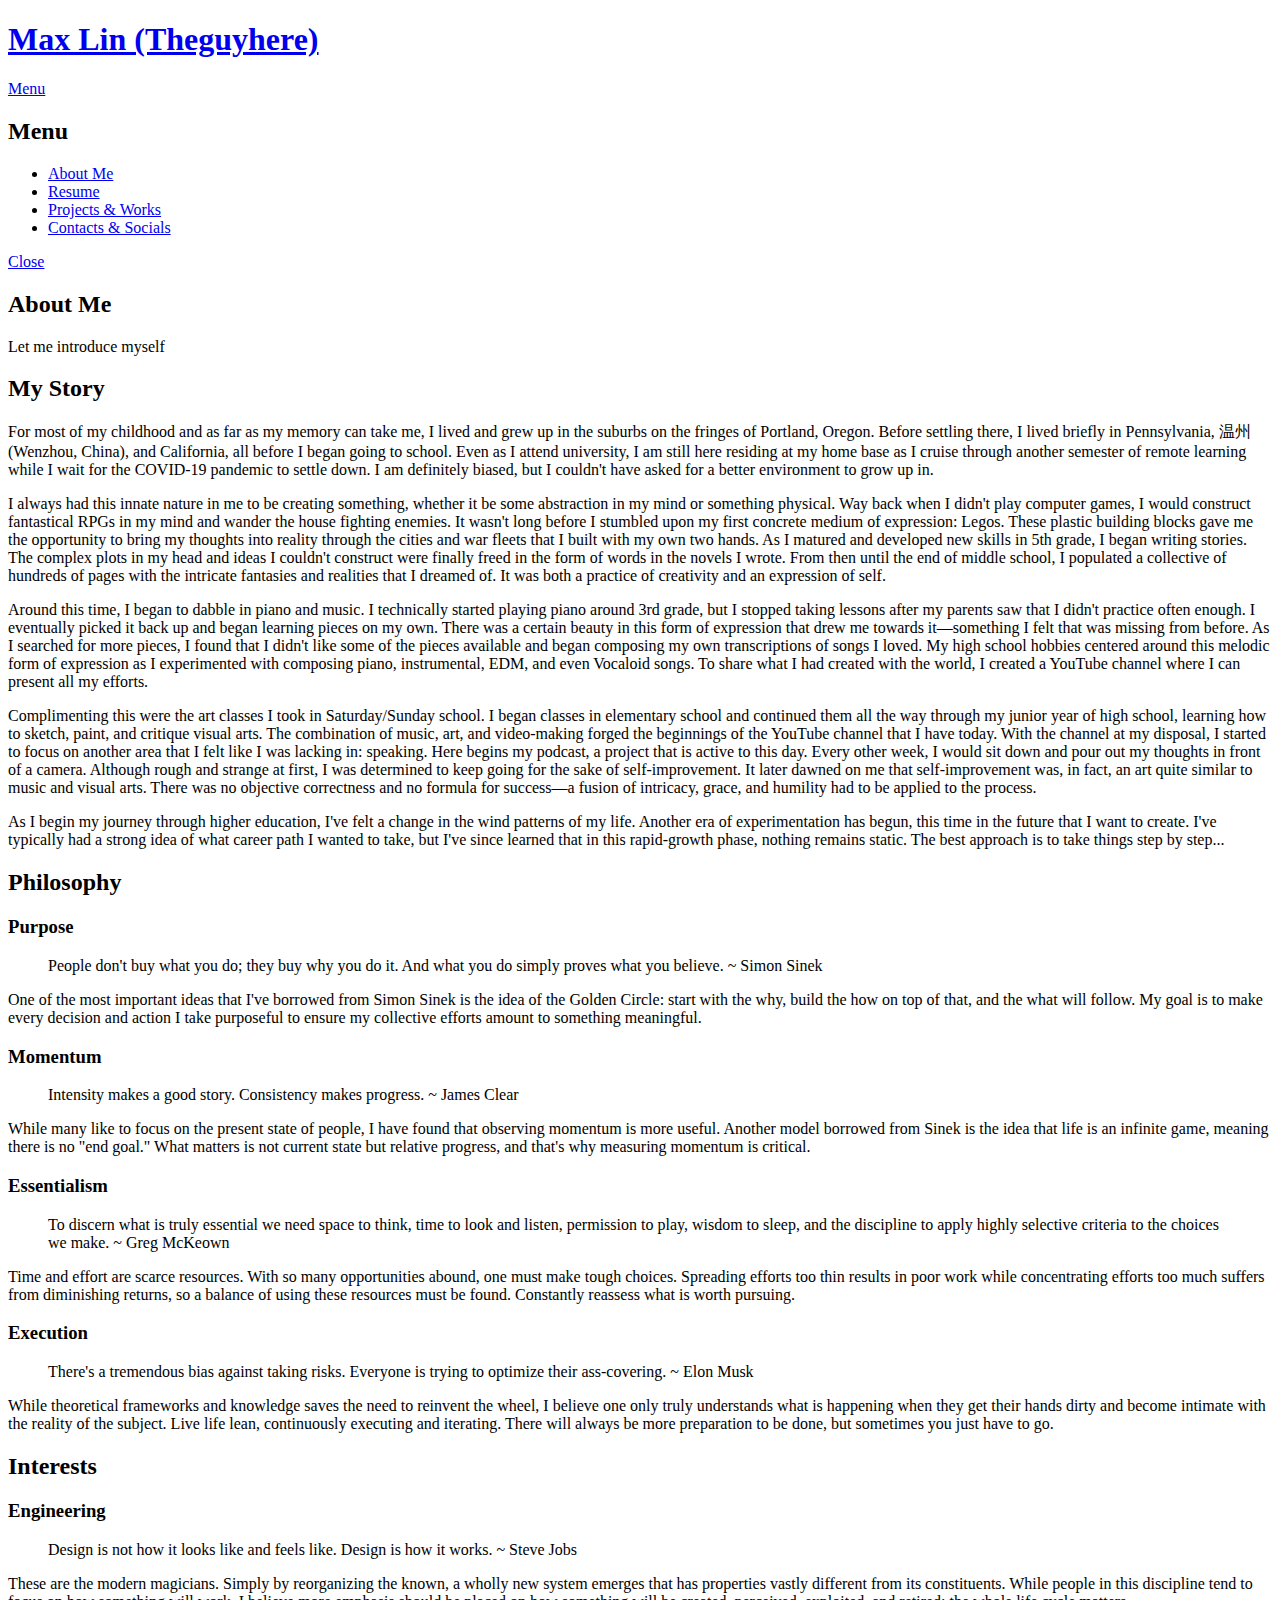
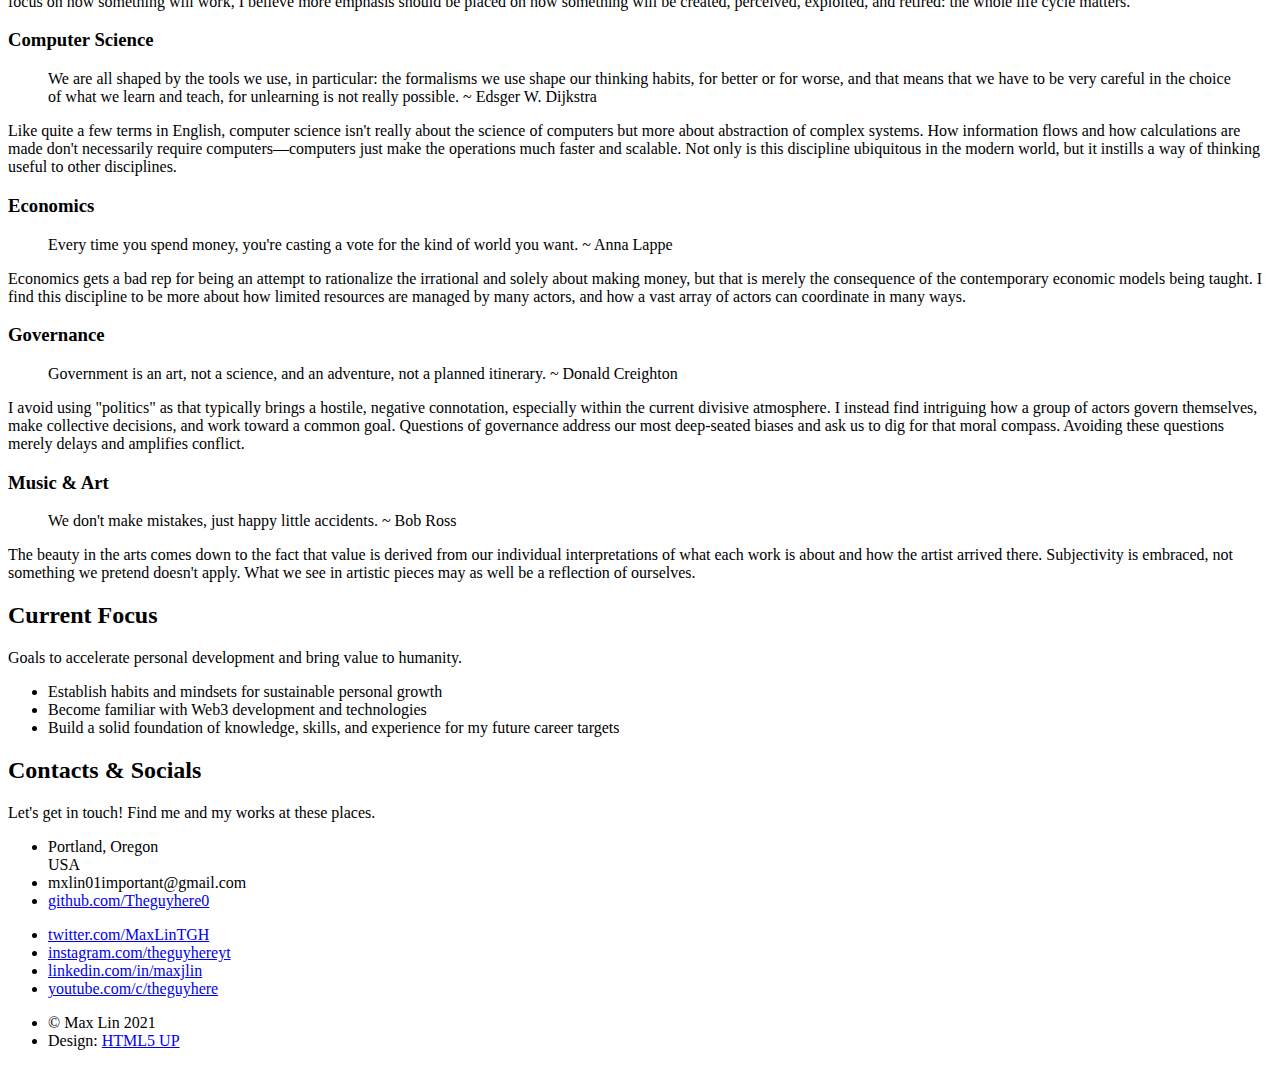
==== aboutMe.html @ 45f985d1 "v1.1.0" ====
<!DOCTYPE HTML>
<html>
	<head>
		<title>About Me</title>
		<meta charset="utf-8" />
		<meta name="viewport" content="width=device-width, initial-scale=1, user-scalable=no" />
		<link rel="stylesheet" href="assets/css/main.css" />
		<noscript><link rel="stylesheet" href="assets/css/noscript.css" /></noscript>
	</head>
	<body class="is-preload">

		<!-- Page Wrapper -->
			<div id="page-wrapper">

				<!-- Header -->
					<header id="header">
						<h1><a href="index.html">Max Lin (Theguyhere)</a></h1>
						<nav>
							<a href="#menu">Menu</a>
						</nav>
					</header>

				<!-- Menu -->
					<nav id="menu">
						<div class="inner">
							<h2>Menu</h2>
							<ul class="links">
								<li><a href="aboutMe.html">About Me</a></li>
								<li><a href="resume.html">Resume</a></li>
								<li><a href="projects.html">Projects & Works</a></li>
								<li><a href="#footer">Contacts & Socials</a></li>
							</ul>
							<a href="#" class="close">Close</a>
						</div>
					</nav>

				<!-- Wrapper -->
					<section id="wrapper">
						<header>
							<div class="inner">
								<h2>About Me</h2>
								<p>Let me introduce myself</p>
							</div>
						</header>

						<!-- My Story -->
							<div class="wrapper highlight1">
								<div class="inner">

									<h2 class="major">My Story</h2>
									<p><span class="image left"><img src="images/whsxc_bag.jpg" alt="" /></span>For most of my childhood and as far as my memory can take me, I lived and grew up in the suburbs on the fringes of Portland, Oregon. Before settling there, I lived briefly in Pennsylvania, 温州 (Wenzhou, China), and California, all before I began going to school. Even as I attend university, I am still here residing at my home base as I cruise through another semester of remote learning while I wait for the COVID-19 pandemic to settle down. I am definitely biased, but I couldn't have asked for a better environment to grow up in.</p>
									<p>I always had this innate nature in me to be creating something, whether it be some abstraction in my mind or something physical. Way back when I didn't play computer games, I would construct fantastical RPGs in my mind and wander the house fighting enemies. It wasn't long before I stumbled upon my first concrete medium of expression: Legos. These plastic building blocks gave me the opportunity to bring my thoughts into reality through the cities and war fleets that I built with my own two hands. As I matured and developed new skills in 5th grade, I began writing stories. The complex plots in my head and ideas I couldn't construct were finally freed in the form of words in the novels I wrote. From then until the end of middle school, I populated a collective of hundreds of pages with the intricate fantasies and realities that I dreamed of. It was both a practice of creativity and an expression of self.</p>
									<p>Around this time, I began to dabble in piano and music. I technically started playing piano around 3rd grade, but I stopped taking lessons after my parents saw that I didn't practice often enough. I eventually picked it back up and began learning pieces on my own. There was a certain beauty in this form of expression that drew me towards it&mdash;something I felt that was missing from before. As I searched for more pieces, I found that I didn't like some of the pieces available and began composing my own transcriptions of songs I loved. My high school hobbies centered around this melodic form of expression as I experimented with composing piano, instrumental, EDM, and even Vocaloid songs. To share what I had created with the world, I created a YouTube channel where I can present all my efforts.</p>
									<p><span class="image right"><img src="images/me_graduation.jpg" alt="" /></span>Complimenting this were the art classes I took in Saturday/Sunday school. I began classes in elementary school and continued them all the way through my junior year of high school, learning how to sketch, paint, and critique visual arts. The combination of music, art, and video-making forged the beginnings of the YouTube channel that I have today. With the channel at my disposal, I started to focus on another area that I felt like I was lacking in: speaking. Here begins my podcast, a project that is active to this day. Every other week, I would sit down and pour out my thoughts in front of a camera. Although rough and strange at first, I was determined to keep going for the sake of self-improvement. It later dawned on me that self-improvement was, in fact, an art quite similar to music and visual arts. There was no objective correctness and no formula for success&mdash;a fusion of intricacy, grace, and humility had to be applied to the process.</p>
									<p>As I begin my journey through higher education, I've felt a change in the wind patterns of my life. Another era of experimentation has begun, this time in the future that I want to create. I've typically had a strong idea of what career path I wanted to take, but I've since learned that in this rapid-growth phase, nothing remains static. The best approach is to take things step by step...</p>

								</div>
							</div>

						<!-- Philosophy -->
							<div class="wrapper alt highlight2">
								<div class="inner">

									<h2 class="major">Philosophy</h2>
									<h3>Purpose</h3>
									<blockquote>People don't buy what you do; they buy why you do it. And what you do simply proves what you believe. ~ Simon Sinek</blockquote>
									<p>One of the most important ideas that I've borrowed from Simon Sinek is the idea of the Golden Circle: start with the why, build the how on top of that, and the what will follow. My goal is to make every decision and action I take purposeful to ensure my collective efforts amount to something meaningful.</p>
									<h3>Momentum</h3>
									<blockquote>Intensity makes a good story. Consistency makes progress. ~ James Clear</blockquote>
									<p>While many like to focus on the present state of people, I have found that observing momentum is more useful. Another model borrowed from Sinek is the idea that life is an infinite game, meaning there is no "end goal." What matters is not current state but relative progress, and that's why measuring momentum is critical.</p>
									<h3>Essentialism</h3>
									<blockquote>To discern what is truly essential we need space to think, time to look and listen, permission to play, wisdom to sleep, and the discipline to apply highly selective criteria to the choices we make. ~ Greg McKeown</blockquote>
									<p>Time and effort are scarce resources. With so many opportunities abound, one must make tough choices. Spreading efforts too thin results in poor work while concentrating efforts too much suffers from diminishing returns, so a balance of using these resources must be found. Constantly reassess what is worth pursuing.</p>
									<h3>Execution</h3>
									<blockquote>There's a tremendous bias against taking risks. Everyone is trying to optimize their ass-covering. ~ Elon Musk</blockquote>
									<p>While theoretical frameworks and knowledge saves the need to reinvent the wheel, I believe one only truly understands what is happening when they get their hands dirty and become intimate with the reality of the subject. Live life lean, continuously executing and iterating. There will always be more preparation to be done, but sometimes you just have to go.</p>

								</div>
							</div>

						<!-- Interests -->
							<div class="wrapper highlight3">
								<div class="inner">

									<h2 class="major">Interests</h2>
									<h3>Engineering</h3>
									<blockquote>Design is not how it looks like and feels like. Design is how it works. ~ Steve Jobs</blockquote>
									<p>These are the modern magicians. Simply by reorganizing the known, a wholly new system emerges that has properties vastly different from its constituents. While people in this discipline tend to focus on how something will work, I believe more emphasis should be placed on how something will be created, perceived, exploited, and retired: the whole life cycle matters.</p>
									<h3>Computer Science</h3>
									<blockquote>We are all shaped by the tools we use, in particular: the formalisms we use shape our thinking habits, for better or for worse, and that means that we have to be very careful in the choice of what we learn and teach, for unlearning is not really possible. ~ Edsger W. Dijkstra</blockquote>
									<p>Like quite a few terms in English, computer science isn't really about the science of computers but more about abstraction of complex systems. How information flows and how calculations are made don't necessarily require computers&mdash;computers just make the operations much faster and scalable. Not only is this discipline ubiquitous in the modern world, but it instills a way of thinking useful to other disciplines.</p>
									<h3>Economics</h3>
									<blockquote>Every time you spend money, you're casting a vote for the kind of world you want. ~ Anna Lappe</blockquote>
									<p>Economics gets a bad rep for being an attempt to rationalize the irrational and solely about making money, but that is merely the consequence of the contemporary economic models being taught. I find this discipline to be more about how limited resources are managed by many actors, and how a vast array of actors can coordinate in many ways.</p>
									<h3>Governance</h3>
									<blockquote>Government is an art, not a science, and an adventure, not a planned itinerary. ~ Donald Creighton</blockquote>
									<p>I avoid using "politics" as that typically brings a hostile, negative connotation, especially within the current divisive atmosphere. I instead find intriguing how a group of actors govern themselves, make collective decisions, and work toward a common goal. Questions of governance address our most deep-seated biases and ask us to dig for that moral compass. Avoiding these questions merely delays and amplifies conflict.</p>
									<h3>Music & Art</h3>
									<blockquote>We don't make mistakes, just happy little accidents. ~ Bob Ross</blockquote>
									<p>The beauty in the arts comes down to the fact that value is derived from our individual interpretations of what each work is about and how the artist arrived there. Subjectivity is embraced, not something we pretend doesn't apply. What we see in artistic pieces may as well be a reflection of ourselves.</p>

								</div>
							</div>

						<!-- Current Focus -->
							<div class="wrapper alt">
								<div class="inner">

									<h2 class="major">Current Focus</h2>
									<p>Goals to accelerate personal development and bring value to humanity.</p>
									<ul>
										<li>Establish habits and mindsets for sustainable personal growth</li>
										<li>Become familiar with Web3 development and technologies</li>
										<li>Build a solid foundation of knowledge, skills, and experience for my future career targets</li>
									</ul>

								</div>
							</div>

					</section>

				<!-- Footer -->
				<section id="footer">
					<div class="inner">
						<h2 class="major">Contacts & Socials</h2>
						<p>Let's get in touch! Find me and my works at these places.</p>
						<div class="row">
							<div class="col-6 col-12-medium">
								<ul class="contact">
									<li class="icon solid fa-home">
										Portland, Oregon<br />USA
									</li>
									<li class="icon solid fa-envelope"><a onclick="copy('mxlin01important@gmailcom')">mxlin01important@gmail.com</a></li>
									<li class="icon brands fa-github"><a href="https://github.com/Theguyhere0" target="_blank">github.com/Theguyhere0</a></li>
								</ul>
							</div>
							<div class="col-6 col-12-medium">
								<ul class="contact">
									<li class="icon brands fa-twitter"><a href="https://twitter.com/MaxLinTGH" target="_blank">twitter.com/MaxLinTGH</a></li>
									<li class="icon brands fa-instagram"><a href="https://instagram.com/theguyhereyt" target="_blank">instagram.com/theguyhereyt</a></li>
									<li class="icon brands fa-linkedin"><a href="https://linkedin.com/in/maxjlin" target="_blank">linkedin.com/in/maxjlin</a></li>
									<li class="icon brands fa-youtube"><a href="https://youtube.com/c/theguyhere" target="_blank">youtube.com/c/theguyhere</a></li>
								</ul>
							</div>
						</div>
						<ul class="copyright">
							<li>&copy; Max Lin 2021</li><li>Design: <a href="http://html5up.net" target="_blank">HTML5 UP</a></li>
						</ul>
					</div>
				</section>

			</div>

		<!-- Scripts -->
			<script src="assets/js/jquery.min.js"></script>
			<script src="assets/js/jquery.scrollex.min.js"></script>
			<script src="assets/js/browser.min.js"></script>
			<script src="assets/js/breakpoints.min.js"></script>
			<script src="assets/js/util.js"></script>
			<script src="assets/js/main.js"></script>
			<script>
				function copy(text) {
					const type = "text/plain";
					const blob = new Blob([text], {type})
				  let data = [new ClipboardItem({ [type]: blob })];

				  navigator.clipboard.write(data).then(function() {
				  }, function(err) {
				    console.log(err);
				  });
				}
			</script>

	</body>
</html>
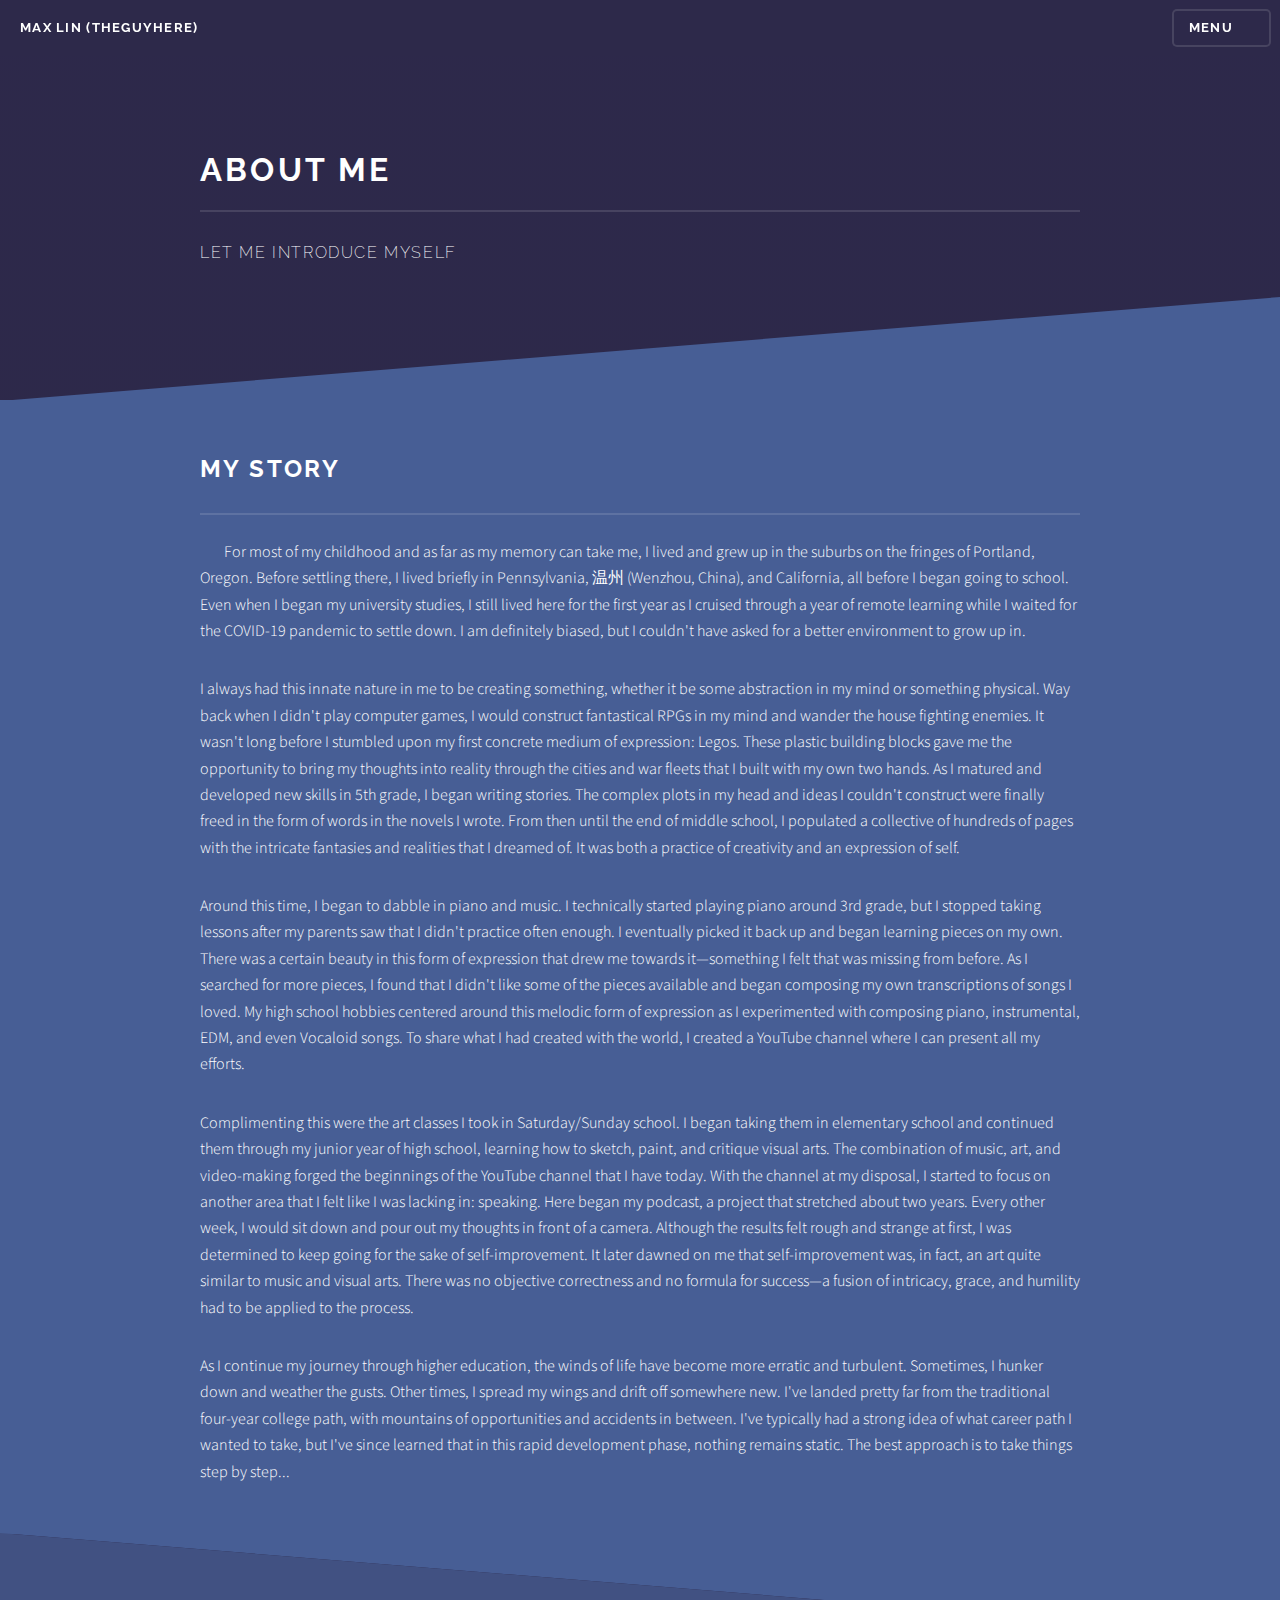
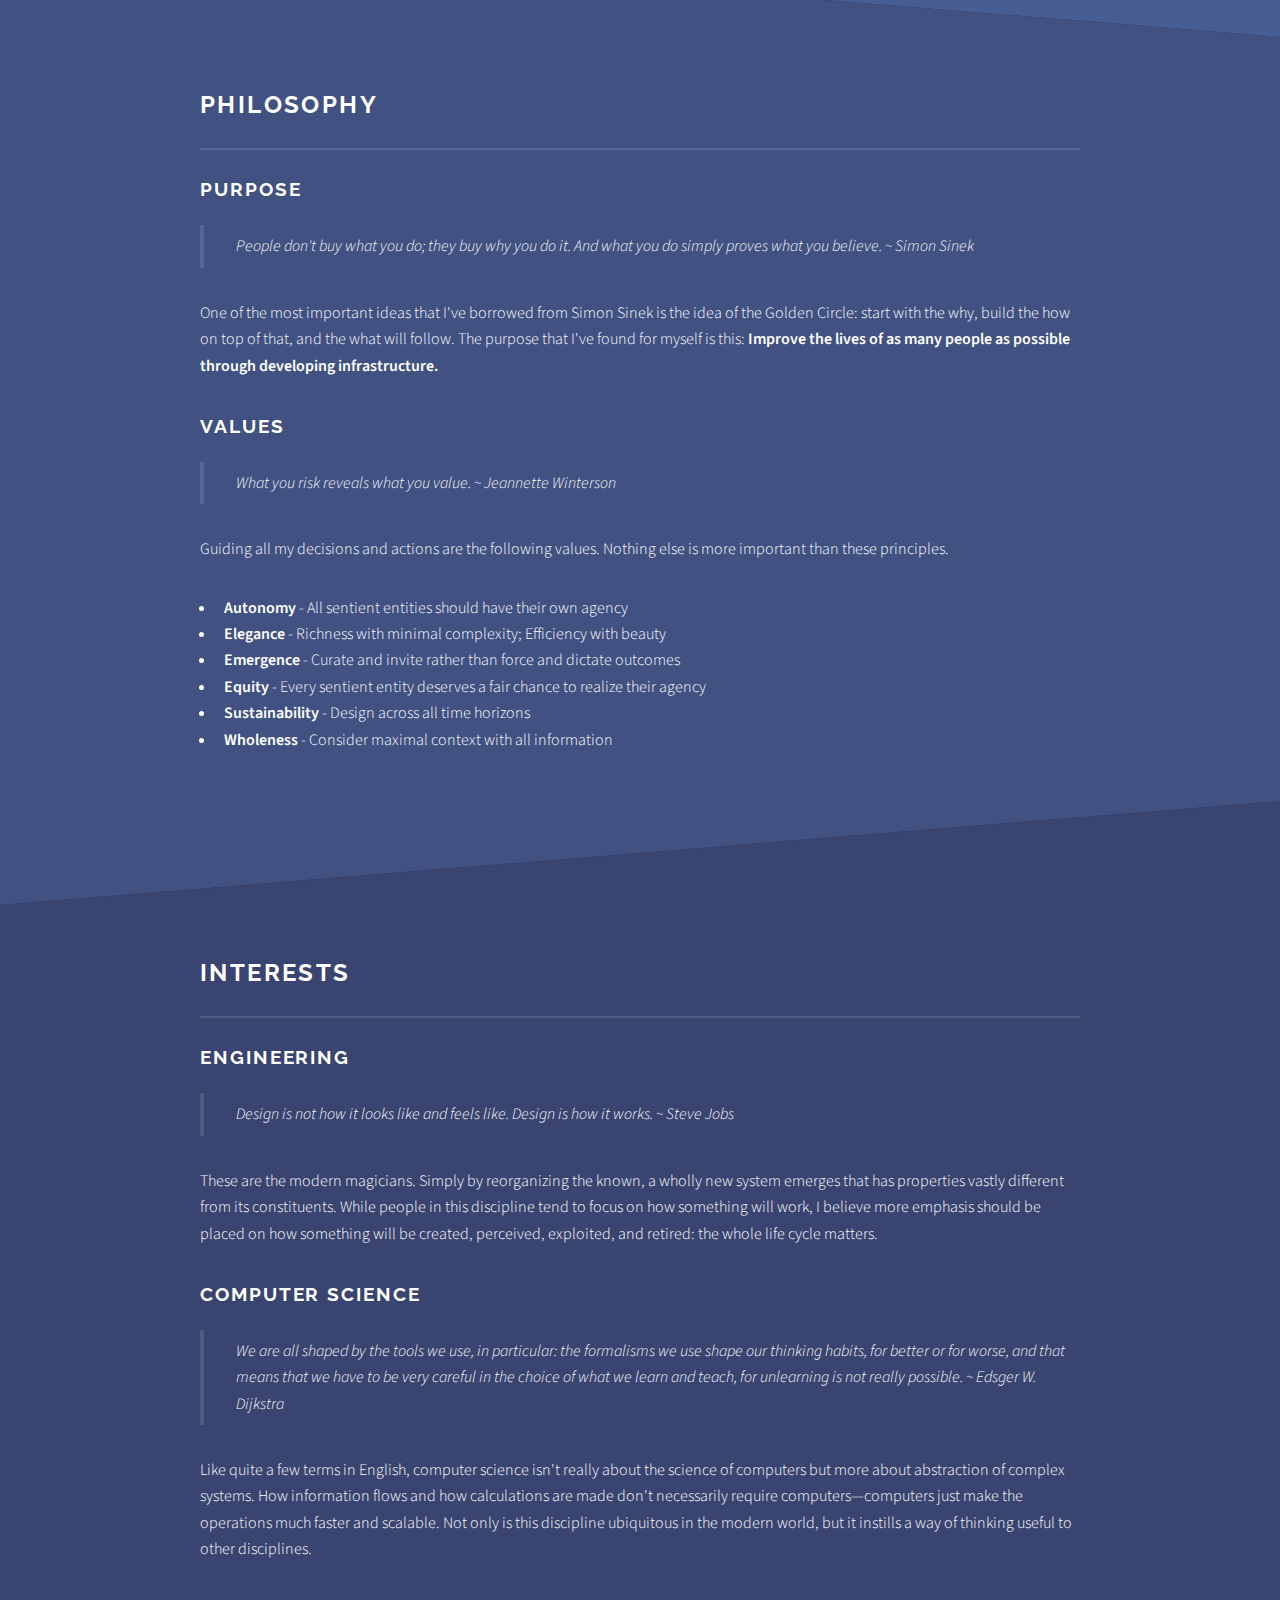
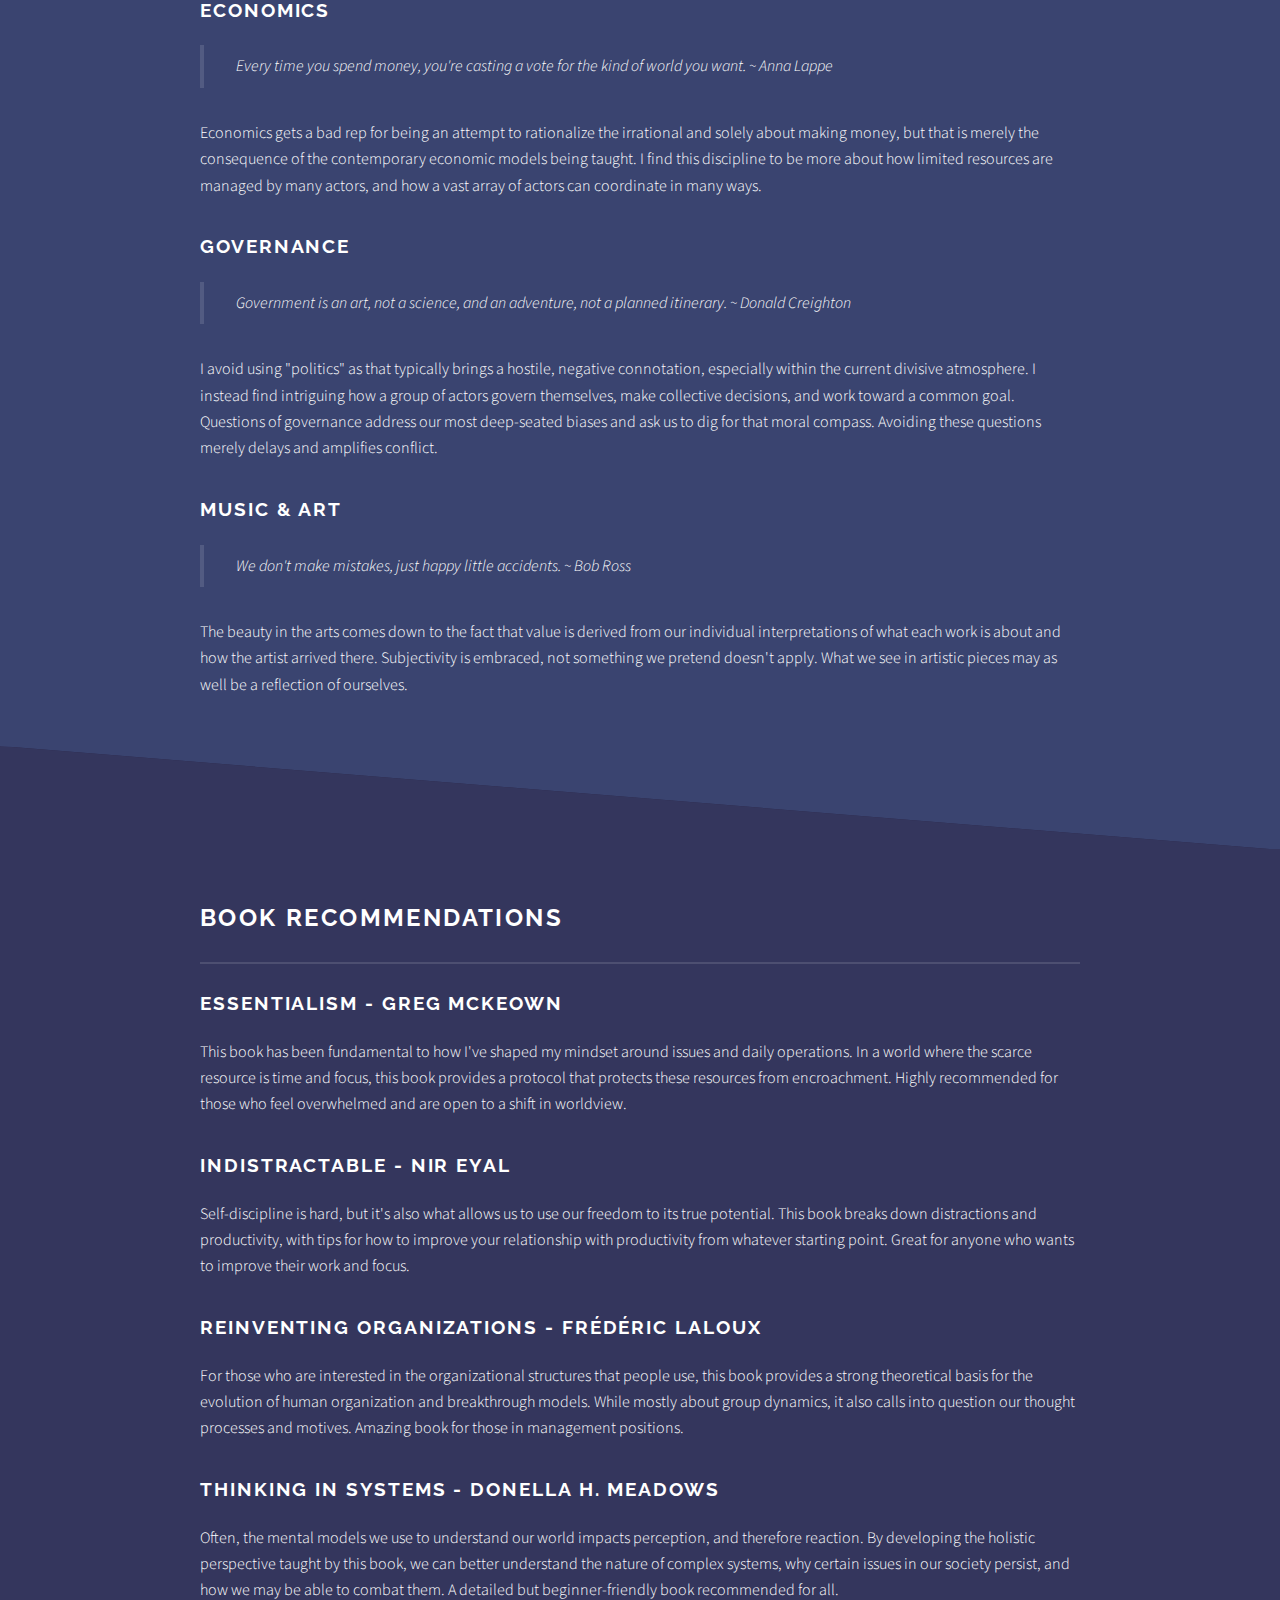
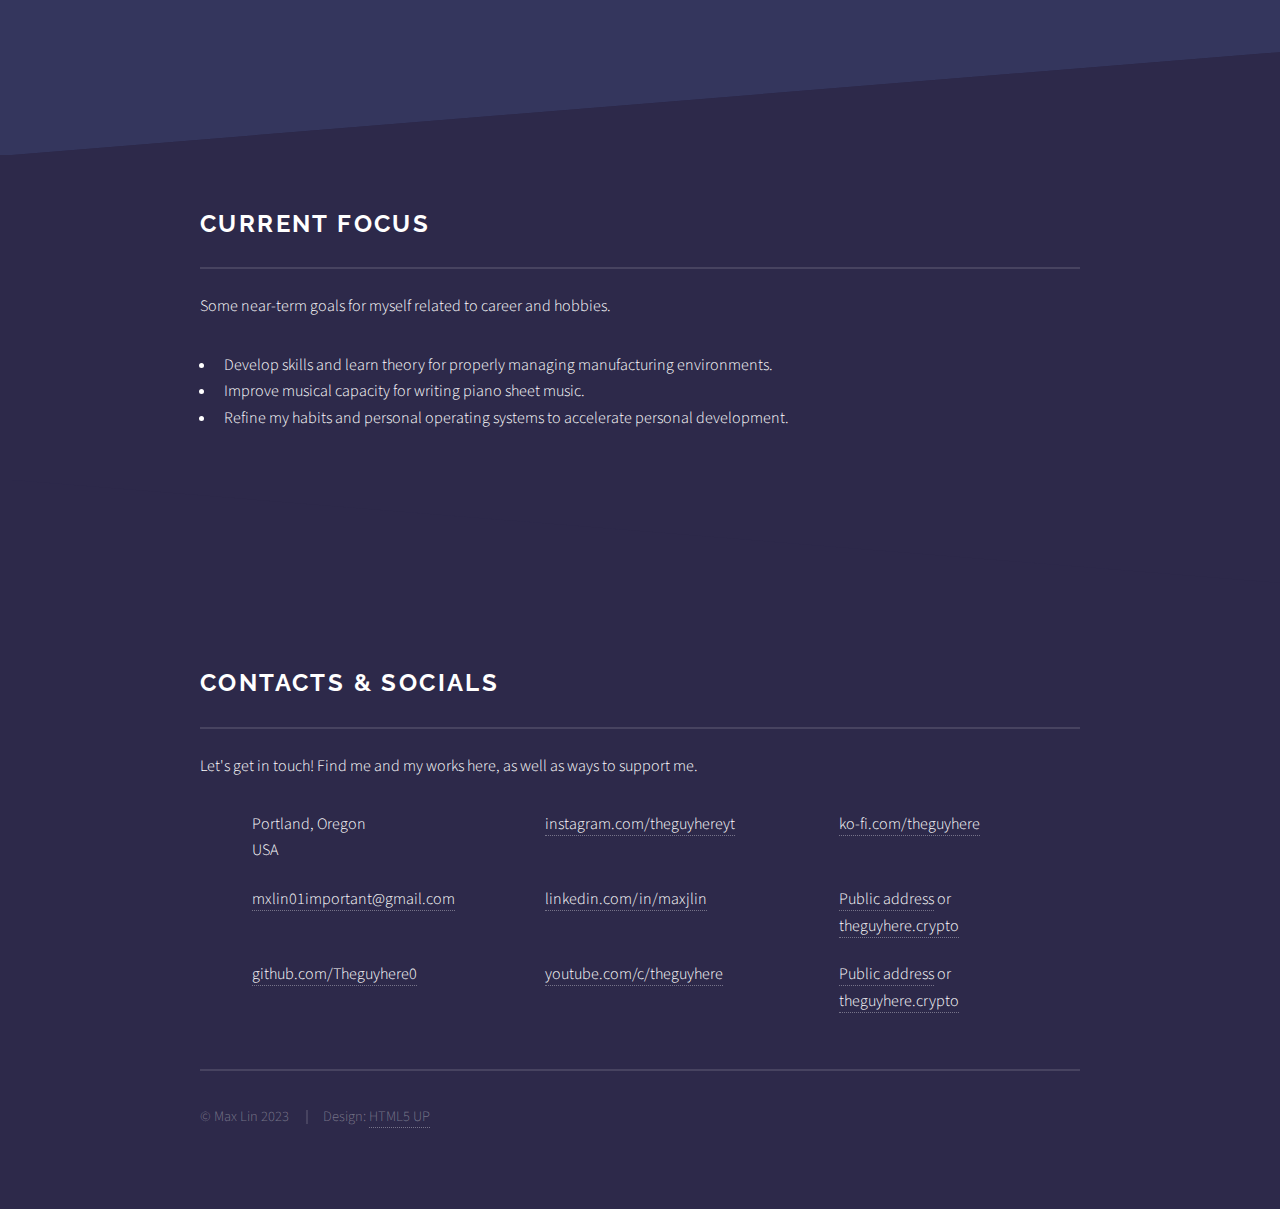
==== commit f71be636: "Initial upgrades" ====
--- a/aboutMe.html
+++ b/aboutMe.html
@@ -1,175 +1,295 @@
 <!DOCTYPE HTML>
 <html>
-	<head>
-		<title>About Me</title>
-		<meta charset="utf-8" />
-		<meta name="viewport" content="width=device-width, initial-scale=1, user-scalable=no" />
-		<link rel="stylesheet" href="assets/css/main.css" />
-		<noscript><link rel="stylesheet" href="assets/css/noscript.css" /></noscript>
-	</head>
-	<body class="is-preload">
-
-		<!-- Page Wrapper -->
-			<div id="page-wrapper">
-
-				<!-- Header -->
-					<header id="header">
-						<h1><a href="index.html">Max Lin (Theguyhere)</a></h1>
-						<nav>
-							<a href="#menu">Menu</a>
-						</nav>
-					</header>
-
-				<!-- Menu -->
-					<nav id="menu">
-						<div class="inner">
-							<h2>Menu</h2>
-							<ul class="links">
-								<li><a href="aboutMe.html">About Me</a></li>
-								<li><a href="resume.html">Resume</a></li>
-								<li><a href="projects.html">Projects & Works</a></li>
-								<li><a href="#footer">Contacts & Socials</a></li>
-							</ul>
-							<a href="#" class="close">Close</a>
-						</div>
-					</nav>
-
-				<!-- Wrapper -->
-					<section id="wrapper">
-						<header>
-							<div class="inner">
-								<h2>About Me</h2>
-								<p>Let me introduce myself</p>
-							</div>
-						</header>
-
-						<!-- My Story -->
-							<div class="wrapper highlight1">
-								<div class="inner">
-
-									<h2 class="major">My Story</h2>
-									<p><span class="image left"><img src="images/whsxc_bag.jpg" alt="" /></span>For most of my childhood and as far as my memory can take me, I lived and grew up in the suburbs on the fringes of Portland, Oregon. Before settling there, I lived briefly in Pennsylvania, 温州 (Wenzhou, China), and California, all before I began going to school. Even as I attend university, I am still here residing at my home base as I cruise through another semester of remote learning while I wait for the COVID-19 pandemic to settle down. I am definitely biased, but I couldn't have asked for a better environment to grow up in.</p>
-									<p>I always had this innate nature in me to be creating something, whether it be some abstraction in my mind or something physical. Way back when I didn't play computer games, I would construct fantastical RPGs in my mind and wander the house fighting enemies. It wasn't long before I stumbled upon my first concrete medium of expression: Legos. These plastic building blocks gave me the opportunity to bring my thoughts into reality through the cities and war fleets that I built with my own two hands. As I matured and developed new skills in 5th grade, I began writing stories. The complex plots in my head and ideas I couldn't construct were finally freed in the form of words in the novels I wrote. From then until the end of middle school, I populated a collective of hundreds of pages with the intricate fantasies and realities that I dreamed of. It was both a practice of creativity and an expression of self.</p>
-									<p>Around this time, I began to dabble in piano and music. I technically started playing piano around 3rd grade, but I stopped taking lessons after my parents saw that I didn't practice often enough. I eventually picked it back up and began learning pieces on my own. There was a certain beauty in this form of expression that drew me towards it&mdash;something I felt that was missing from before. As I searched for more pieces, I found that I didn't like some of the pieces available and began composing my own transcriptions of songs I loved. My high school hobbies centered around this melodic form of expression as I experimented with composing piano, instrumental, EDM, and even Vocaloid songs. To share what I had created with the world, I created a YouTube channel where I can present all my efforts.</p>
-									<p><span class="image right"><img src="images/me_graduation.jpg" alt="" /></span>Complimenting this were the art classes I took in Saturday/Sunday school. I began classes in elementary school and continued them all the way through my junior year of high school, learning how to sketch, paint, and critique visual arts. The combination of music, art, and video-making forged the beginnings of the YouTube channel that I have today. With the channel at my disposal, I started to focus on another area that I felt like I was lacking in: speaking. Here begins my podcast, a project that is active to this day. Every other week, I would sit down and pour out my thoughts in front of a camera. Although rough and strange at first, I was determined to keep going for the sake of self-improvement. It later dawned on me that self-improvement was, in fact, an art quite similar to music and visual arts. There was no objective correctness and no formula for success&mdash;a fusion of intricacy, grace, and humility had to be applied to the process.</p>
-									<p>As I begin my journey through higher education, I've felt a change in the wind patterns of my life. Another era of experimentation has begun, this time in the future that I want to create. I've typically had a strong idea of what career path I wanted to take, but I've since learned that in this rapid-growth phase, nothing remains static. The best approach is to take things step by step...</p>
-
-								</div>
-							</div>
-
-						<!-- Philosophy -->
-							<div class="wrapper alt highlight2">
-								<div class="inner">
-
-									<h2 class="major">Philosophy</h2>
-									<h3>Purpose</h3>
-									<blockquote>People don't buy what you do; they buy why you do it. And what you do simply proves what you believe. ~ Simon Sinek</blockquote>
-									<p>One of the most important ideas that I've borrowed from Simon Sinek is the idea of the Golden Circle: start with the why, build the how on top of that, and the what will follow. My goal is to make every decision and action I take purposeful to ensure my collective efforts amount to something meaningful.</p>
-									<h3>Momentum</h3>
-									<blockquote>Intensity makes a good story. Consistency makes progress. ~ James Clear</blockquote>
-									<p>While many like to focus on the present state of people, I have found that observing momentum is more useful. Another model borrowed from Sinek is the idea that life is an infinite game, meaning there is no "end goal." What matters is not current state but relative progress, and that's why measuring momentum is critical.</p>
-									<h3>Essentialism</h3>
-									<blockquote>To discern what is truly essential we need space to think, time to look and listen, permission to play, wisdom to sleep, and the discipline to apply highly selective criteria to the choices we make. ~ Greg McKeown</blockquote>
-									<p>Time and effort are scarce resources. With so many opportunities abound, one must make tough choices. Spreading efforts too thin results in poor work while concentrating efforts too much suffers from diminishing returns, so a balance of using these resources must be found. Constantly reassess what is worth pursuing.</p>
-									<h3>Execution</h3>
-									<blockquote>There's a tremendous bias against taking risks. Everyone is trying to optimize their ass-covering. ~ Elon Musk</blockquote>
-									<p>While theoretical frameworks and knowledge saves the need to reinvent the wheel, I believe one only truly understands what is happening when they get their hands dirty and become intimate with the reality of the subject. Live life lean, continuously executing and iterating. There will always be more preparation to be done, but sometimes you just have to go.</p>
-
-								</div>
-							</div>
-
-						<!-- Interests -->
-							<div class="wrapper highlight3">
-								<div class="inner">
-
-									<h2 class="major">Interests</h2>
-									<h3>Engineering</h3>
-									<blockquote>Design is not how it looks like and feels like. Design is how it works. ~ Steve Jobs</blockquote>
-									<p>These are the modern magicians. Simply by reorganizing the known, a wholly new system emerges that has properties vastly different from its constituents. While people in this discipline tend to focus on how something will work, I believe more emphasis should be placed on how something will be created, perceived, exploited, and retired: the whole life cycle matters.</p>
-									<h3>Computer Science</h3>
-									<blockquote>We are all shaped by the tools we use, in particular: the formalisms we use shape our thinking habits, for better or for worse, and that means that we have to be very careful in the choice of what we learn and teach, for unlearning is not really possible. ~ Edsger W. Dijkstra</blockquote>
-									<p>Like quite a few terms in English, computer science isn't really about the science of computers but more about abstraction of complex systems. How information flows and how calculations are made don't necessarily require computers&mdash;computers just make the operations much faster and scalable. Not only is this discipline ubiquitous in the modern world, but it instills a way of thinking useful to other disciplines.</p>
-									<h3>Economics</h3>
-									<blockquote>Every time you spend money, you're casting a vote for the kind of world you want. ~ Anna Lappe</blockquote>
-									<p>Economics gets a bad rep for being an attempt to rationalize the irrational and solely about making money, but that is merely the consequence of the contemporary economic models being taught. I find this discipline to be more about how limited resources are managed by many actors, and how a vast array of actors can coordinate in many ways.</p>
-									<h3>Governance</h3>
-									<blockquote>Government is an art, not a science, and an adventure, not a planned itinerary. ~ Donald Creighton</blockquote>
-									<p>I avoid using "politics" as that typically brings a hostile, negative connotation, especially within the current divisive atmosphere. I instead find intriguing how a group of actors govern themselves, make collective decisions, and work toward a common goal. Questions of governance address our most deep-seated biases and ask us to dig for that moral compass. Avoiding these questions merely delays and amplifies conflict.</p>
-									<h3>Music & Art</h3>
-									<blockquote>We don't make mistakes, just happy little accidents. ~ Bob Ross</blockquote>
-									<p>The beauty in the arts comes down to the fact that value is derived from our individual interpretations of what each work is about and how the artist arrived there. Subjectivity is embraced, not something we pretend doesn't apply. What we see in artistic pieces may as well be a reflection of ourselves.</p>
-
-								</div>
-							</div>
-
-						<!-- Current Focus -->
-							<div class="wrapper alt">
-								<div class="inner">
-
-									<h2 class="major">Current Focus</h2>
-									<p>Goals to accelerate personal development and bring value to humanity.</p>
-									<ul>
-										<li>Establish habits and mindsets for sustainable personal growth</li>
-										<li>Become familiar with Web3 development and technologies</li>
-										<li>Build a solid foundation of knowledge, skills, and experience for my future career targets</li>
-									</ul>
-
-								</div>
-							</div>
-
-					</section>
-
-				<!-- Footer -->
-				<section id="footer">
-					<div class="inner">
-						<h2 class="major">Contacts & Socials</h2>
-						<p>Let's get in touch! Find me and my works at these places.</p>
-						<div class="row">
-							<div class="col-6 col-12-medium">
-								<ul class="contact">
-									<li class="icon solid fa-home">
-										Portland, Oregon<br />USA
-									</li>
-									<li class="icon solid fa-envelope"><a onclick="copy('mxlin01important@gmailcom')">mxlin01important@gmail.com</a></li>
-									<li class="icon brands fa-github"><a href="https://github.com/Theguyhere0" target="_blank">github.com/Theguyhere0</a></li>
-								</ul>
-							</div>
-							<div class="col-6 col-12-medium">
-								<ul class="contact">
-									<li class="icon brands fa-twitter"><a href="https://twitter.com/MaxLinTGH" target="_blank">twitter.com/MaxLinTGH</a></li>
-									<li class="icon brands fa-instagram"><a href="https://instagram.com/theguyhereyt" target="_blank">instagram.com/theguyhereyt</a></li>
-									<li class="icon brands fa-linkedin"><a href="https://linkedin.com/in/maxjlin" target="_blank">linkedin.com/in/maxjlin</a></li>
-									<li class="icon brands fa-youtube"><a href="https://youtube.com/c/theguyhere" target="_blank">youtube.com/c/theguyhere</a></li>
-								</ul>
-							</div>
-						</div>
-						<ul class="copyright">
-							<li>&copy; Max Lin 2021</li><li>Design: <a href="http://html5up.net" target="_blank">HTML5 UP</a></li>
+
+<head>
+	<title>About Me</title>
+	<meta charset="utf-8" />
+	<meta name="viewport" content="width=device-width, initial-scale=1, user-scalable=no" />
+	<link rel="stylesheet" href="assets/css/main.css" />
+	<noscript>
+		<link rel="stylesheet" href="assets/css/noscript.css" />
+	</noscript>
+</head>
+
+<body class="is-preload">
+
+	<!-- Page Wrapper -->
+	<div id="page-wrapper">
+
+		<!-- Header -->
+		<header id="header">
+			<h1><a href="index.html">Max Lin (Theguyhere)</a></h1>
+			<nav>
+				<a href="#menu">Menu</a>
+			</nav>
+		</header>
+
+		<!-- Menu -->
+		<nav id="menu">
+			<div class="inner">
+				<h2>Menu</h2>
+				<ul class="links">
+					<li><a href="aboutMe.html">About Me</a></li>
+					<li><a href="resume.html">Resume</a></li>
+					<li><a href="projects.html">Projects & Works</a></li>
+					<li><a href="#footer">Contacts & Socials</a></li>
+				</ul>
+				<a href="#" class="close">Close</a>
+			</div>
+		</nav>
+
+		<!-- Wrapper -->
+		<section id="wrapper">
+			<header>
+				<div class="inner">
+					<h2>About Me</h2>
+					<p>Let me introduce myself</p>
+				</div>
+			</header>
+
+			<!-- My Story -->
+			<div class="wrapper highlight">
+				<div class="inner">
+
+					<h2 class="major">My Story</h2>
+					<p><span class="image left"><img src="images/whsxc_bag.jpg" alt="" /></span>For most of my childhood
+						and as far as my memory can take me, I lived and grew up in the suburbs on the fringes of
+						Portland, Oregon. Before settling there, I lived briefly in Pennsylvania, 温州 (Wenzhou, China),
+						and California, all before I began going to school. Even when I began my university studies, I still lived
+						here for the first year as I cruised through a year of remote learning while I waited
+						for the COVID-19 pandemic to settle down. I am definitely biased, but I couldn't have asked for
+						a better environment to grow up in.</p>
+					<p>I always had this innate nature in me to be creating something, whether it be some abstraction in
+						my mind or something physical. Way back when I didn't play computer games, I would construct
+						fantastical RPGs in my mind and wander the house fighting enemies. It wasn't long before I
+						stumbled upon my first concrete medium of expression: Legos. These plastic building blocks gave
+						me the opportunity to bring my thoughts into reality through the cities and war fleets that I
+						built with my own two hands. As I matured and developed new skills in 5th grade, I began writing
+						stories. The complex plots in my head and ideas I couldn't construct were finally freed in the
+						form of words in the novels I wrote. From then until the end of middle school, I populated a
+						collective of hundreds of pages with the intricate fantasies and realities that I dreamed of. It
+						was both a practice of creativity and an expression of self.</p>
+					<p>Around this time, I began to dabble in piano and music. I technically started playing piano
+						around 3rd grade, but I stopped taking lessons after my parents saw that I didn't practice often
+						enough. I eventually picked it back up and began learning pieces on my own. There was a certain
+						beauty in this form of expression that drew me towards it&mdash;something I felt that was
+						missing from before. As I searched for more pieces, I found that I didn't like some of the
+						pieces available and began composing my own transcriptions of songs I loved. My high school
+						hobbies centered around this melodic form of expression as I experimented with composing piano,
+						instrumental, EDM, and even Vocaloid songs. To share what I had created with the world, I
+						created a YouTube channel where I can present all my efforts.</p>
+					<p><span class="image right"><img src="images/me_graduation.jpg" alt="" /></span>Complimenting this
+						were the art classes I took in Saturday/Sunday school. I began taking them in elementary school and
+						continued them through my junior year of high school, learning how to sketch, paint,
+						and critique visual arts. The combination of music, art, and video-making forged the beginnings
+						of the YouTube channel that I have today. With the channel at my disposal, I started to focus on
+						another area that I felt like I was lacking in: speaking. Here began my podcast, a project that
+						stretched about two years. Every other week, I would sit down and pour out my thoughts in front of a
+						camera. Although the results felt rough and strange at first, I was determined to keep going for the sake of
+						self-improvement. It later dawned on me that self-improvement was, in fact, an art quite similar
+						to music and visual arts. There was no objective correctness and no formula for success&mdash;a
+						fusion of intricacy, grace, and humility had to be applied to the process.</p>
+					<p>As I continue my journey through higher education, the winds of life have become more erratic and
+						turbulent. Sometimes, I hunker down and weather the gusts. Other times, I spread my wings and drift off
+						somewhere new. I've landed pretty far from the traditional four-year college path, with mountains of
+						opportunities and accidents in between. I've typically had a strong idea of what career path I wanted to
+						take, but I've since learned that in this rapid development phase, nothing remains static. The best approach
+						is to take things step by step...</p>
+
+				</div>
+			</div>
+
+			<!-- Philosophy -->
+			<div class="wrapper alt highlight1-4">
+				<div class="inner">
+
+					<h2 class="major">Philosophy</h2>
+					<h3>Purpose</h3>
+					<blockquote>People don't buy what you do; they buy why you do it. And what you do simply proves what
+						you believe. ~ Simon Sinek</blockquote>
+					<p>One of the most important ideas that I've borrowed from Simon Sinek is the idea of the Golden
+						Circle: start with the why, build the how on top of that, and the what will follow. The purpose that I've
+						found for myself is this: <b>Improve the lives of as many people as possible through developing
+							infrastructure.</b></p>
+					<h3>Values</h3>
+					<blockquote>What you risk reveals what you value. ~ Jeannette Winterson</blockquote>
+					<p>Guiding all my decisions and actions are the following values. Nothing else is more important than these
+						principles.</p>
+					<ul>
+						<li><b>Autonomy</b> - All sentient entities should have their own agency</li>
+						<li><b>Elegance</b> - Richness with minimal complexity; Efficiency with beauty</li>
+						<li><b>Emergence</b> - Curate and invite rather than force and dictate outcomes</li>
+						<li><b>Equity</b> - Every sentient entity deserves a fair chance to realize their agency</li>
+						<li><b>Sustainability</b> - Design across all time horizons</li>
+						<li><b>Wholeness</b> - Consider maximal context with all information</li>
+					</ul>
+
+				</div>
+			</div>
+
+			<!-- Interests -->
+			<div class="wrapper highlight1-2">
+				<div class="inner">
+
+					<h2 class="major">Interests</h2>
+					<h3>Engineering</h3>
+					<blockquote>Design is not how it looks like and feels like. Design is how it works. ~ Steve Jobs
+					</blockquote>
+					<p>These are the modern magicians. Simply by reorganizing the known, a wholly new system emerges
+						that has properties vastly different from its constituents. While people in this discipline tend
+						to focus on how something will work, I believe more emphasis should be placed on how something
+						will be created, perceived, exploited, and retired: the whole life cycle matters.</p>
+					<h3>Computer Science</h3>
+					<blockquote>We are all shaped by the tools we use, in particular: the formalisms we use shape our
+						thinking habits, for better or for worse, and that means that we have to be very careful in the
+						choice of what we learn and teach, for unlearning is not really possible. ~ Edsger W. Dijkstra
+					</blockquote>
+					<p>Like quite a few terms in English, computer science isn't really about the science of computers
+						but more about abstraction of complex systems. How information flows and how calculations are
+						made don't necessarily require computers&mdash;computers just make the operations much faster
+						and scalable. Not only is this discipline ubiquitous in the modern world, but it instills a way
+						of thinking useful to other disciplines.</p>
+					<h3>Economics</h3>
+					<blockquote>Every time you spend money, you're casting a vote for the kind of world you want. ~ Anna
+						Lappe</blockquote>
+					<p>Economics gets a bad rep for being an attempt to rationalize the irrational and solely about
+						making money, but that is merely the consequence of the contemporary economic models being
+						taught. I find this discipline to be more about how limited resources are managed by many
+						actors, and how a vast array of actors can coordinate in many ways.</p>
+					<h3>Governance</h3>
+					<blockquote>Government is an art, not a science, and an adventure, not a planned itinerary. ~ Donald
+						Creighton</blockquote>
+					<p>I avoid using "politics" as that typically brings a hostile, negative connotation, especially
+						within the current divisive atmosphere. I instead find intriguing how a group of actors govern
+						themselves, make collective decisions, and work toward a common goal. Questions of governance
+						address our most deep-seated biases and ask us to dig for that moral compass. Avoiding these
+						questions merely delays and amplifies conflict.</p>
+					<h3>Music & Art</h3>
+					<blockquote>We don't make mistakes, just happy little accidents. ~ Bob Ross</blockquote>
+					<p>The beauty in the arts comes down to the fact that value is derived from our individual
+						interpretations of what each work is about and how the artist arrived there. Subjectivity is
+						embraced, not something we pretend doesn't apply. What we see in artistic pieces may as well be
+						a reflection of ourselves.</p>
+
+				</div>
+			</div>
+
+			<!-- Book Recommendations -->
+			<div class="wrapper alt highlight3-4">
+				<div class="inner">
+
+					<h2 class="major">Book Recommendations</h2>
+					<h3>Essentialism - Greg McKeown</h3>
+					<p>This book has been fundamental to how I've shaped my mindset around issues and daily operations.
+						In a world where the scarce resource is time and focus, this book provides a protocol that
+						protects these resources from encroachment. Highly recommended for those who feel overwhelmed
+						and are open to a shift in worldview.</p>
+					<h3>Indistractable - Nir Eyal</h3>
+					<p>Self-discipline is hard, but it's also what allows us to use our freedom to its true potential.
+						This book breaks down distractions and productivity, with tips for how to improve your
+						relationship with productivity from whatever starting point. Great for anyone who wants to
+						improve their work and focus.</p>
+					<h3>Reinventing Organizations - Frédéric Laloux</h3>
+					<p>For those who are interested in the organizational structures that people use, this book provides
+						a strong theoretical basis for the evolution of human organization and breakthrough models.
+						While mostly about group dynamics, it also calls into question our thought processes and
+						motives. Amazing book for those in management positions.</p>
+					<h3>Thinking in Systems - Donella H. Meadows</h3>
+					<p>Often, the mental models we use to understand our world impacts perception, and therefore
+						reaction. By developing the holistic perspective taught by this book, we can better understand
+						the nature of complex systems, why certain issues in our society persist, and how we may be able
+						to combat them. A detailed but beginner-friendly book recommended for all.</p>
+
+				</div>
+			</div>
+
+			<!-- Current Focus -->
+			<div class="wrapper">
+				<div class="inner">
+
+					<h2 class="major">Current Focus</h2>
+					<p>Some near-term goals for myself related to career and hobbies.</p>
+					<ul>
+						<li>Develop skills and learn theory for properly managing manufacturing environments.</li>
+						<li>Improve musical capacity for writing piano sheet music.</li>
+						<li>Refine my habits and personal operating systems to accelerate personal development.</li>
+					</ul>
+
+				</div>
+			</div>
+
+		</section>
+
+		<!-- Footer -->
+		<section id="footer">
+			<div class="inner">
+				<h2 class="major">Contacts & Socials</h2>
+				<p>Let's get in touch! Find me and my works here, as well as ways to support me.</p>
+				<div class="row">
+					<div class="col-4 col-12-medium">
+						<ul class="contact">
+							<li class="icon solid fa-home">
+								Portland, Oregon<br />USA
+							</li>
+							<li class="icon solid fa-envelope"><a class="copy"
+									onclick="copy('mxlin01important@gmailcom')">mxlin01important@gmail.com</a></li>
+							<li class="icon brands fa-github"><a href="https://github.com/Theguyhere0"
+									target="_blank">github.com/Theguyhere0</a></li>
 						</ul>
 					</div>
-				</section>
-
-			</div>
-
-		<!-- Scripts -->
-			<script src="assets/js/jquery.min.js"></script>
-			<script src="assets/js/jquery.scrollex.min.js"></script>
-			<script src="assets/js/browser.min.js"></script>
-			<script src="assets/js/breakpoints.min.js"></script>
-			<script src="assets/js/util.js"></script>
-			<script src="assets/js/main.js"></script>
-			<script>
-				function copy(text) {
-					const type = "text/plain";
-					const blob = new Blob([text], {type})
-				  let data = [new ClipboardItem({ [type]: blob })];
-
-				  navigator.clipboard.write(data).then(function() {
-				  }, function(err) {
-				    console.log(err);
-				  });
-				}
-			</script>
-
-	</body>
-</html>
+					<div class="col-4 col-12-medium">
+						<ul class="contact">
+							<li class="icon brands fa-instagram"><a href="https://instagram.com/theguyhereyt"
+									target="_blank">instagram.com/theguyhereyt</a></li>
+							<li class="icon brands fa-linkedin"><a href="https://linkedin.com/in/maxjlin"
+									target="_blank">linkedin.com/in/maxjlin</a></li>
+							<li class="icon brands fa-youtube"><a href="https://youtube.com/c/theguyhere"
+									target="_blank">youtube.com/c/theguyhere</a></li>
+						</ul>
+					</div>
+					<div class="col-4 col-12-medium">
+						<ul class="contact">
+							<li class="icon solid fa-dollar-sign"><a href="https://ko-fi.com/theguyhere"
+									target="_blank">ko-fi.com/theguyhere</a></li>
+							<li class="icon brands fa-bitcoin"><a class="copy"
+									onclick="copy('bc1qfe0nxl8h8k4qt228ywad96umsfw4hxsr6raj4g')">Public
+									address</a>
+								or <a class="copy" onclick="copy('theguyhere.crypto')">theguyhere.crypto</a></li>
+							<li class="icon brands fa-ethereum"><a class="copy"
+									onclick="copy('0x2c7De7DeDe8e7229E91D8ce72afAac189F2D0C76')">Public
+									address</a> or <a class="copy" onclick="copy('theguyhere.crypto')">theguyhere.crypto</a></li>
+						</ul>
+					</div>
+				</div>
+				<ul class="copyright">
+					<li>&copy; Max Lin 2023</li>
+					<li>Design: <a href="http://html5up.net" target="_blank">HTML5 UP</a></li>
+				</ul>
+			</div>
+		</section>
+
+	</div>
+
+	<!-- Scripts -->
+	<script src="assets/js/jquery.min.js"></script>
+	<script src="assets/js/jquery.scrollex.min.js"></script>
+	<script src="assets/js/browser.min.js"></script>
+	<script src="assets/js/breakpoints.min.js"></script>
+	<script src="assets/js/util.js"></script>
+	<script src="assets/js/main.js"></script>
+	<script>
+		function copy(text) {
+			const type = "text/plain";
+			const blob = new Blob([text], { type })
+			let data = [new ClipboardItem({ [type]: blob })];
+
+			navigator.clipboard.write(data).then(function () {
+			}, function (err) {
+				console.log(err);
+			});
+		}
+	</script>
+
+</body>
+
+</html>--- a/assets/css/main.css
+++ b/assets/css/main.css
@@ -0,0 +1,4350 @@
+@import url(fontawesome-all.min.css);
+@import url("https://fonts.googleapis.com/css?family=Raleway:200,700|Source+Sans+Pro:300,600,300italic,600italic");
+
+/*
+	Solid State by HTML5 UP
+	html5up.net | @ajlkn
+	Free for personal and commercial use under the CCA 3.0 license (html5up.net/license)
+*/
+
+html,
+body,
+div,
+span,
+applet,
+object,
+iframe,
+h1,
+h2,
+h3,
+h4,
+h5,
+h6,
+p,
+blockquote,
+pre,
+a,
+abbr,
+acronym,
+address,
+big,
+cite,
+code,
+del,
+dfn,
+em,
+img,
+ins,
+kbd,
+q,
+s,
+samp,
+small,
+strike,
+strong,
+sub,
+sup,
+tt,
+var,
+b,
+u,
+i,
+center,
+dl,
+dt,
+dd,
+ol,
+ul,
+li,
+fieldset,
+form,
+label,
+legend,
+table,
+caption,
+tbody,
+tfoot,
+thead,
+tr,
+th,
+td,
+article,
+aside,
+canvas,
+details,
+embed,
+figure,
+figcaption,
+footer,
+header,
+hgroup,
+menu,
+nav,
+output,
+ruby,
+section,
+summary,
+time,
+mark,
+audio,
+video {
+	margin: 0;
+	padding: 0;
+	border: 0;
+	font-size: 100%;
+	font: inherit;
+	vertical-align: baseline;
+}
+
+article,
+aside,
+details,
+figcaption,
+figure,
+footer,
+header,
+hgroup,
+menu,
+nav,
+section {
+	display: block;
+}
+
+body {
+	line-height: 1;
+}
+
+ol,
+ul {
+	list-style: none;
+}
+
+blockquote,
+q {
+	quotes: none;
+}
+
+blockquote:before,
+blockquote:after,
+q:before,
+q:after {
+	content: '';
+	content: none;
+}
+
+table {
+	border-collapse: collapse;
+	border-spacing: 0;
+}
+
+body {
+	-webkit-text-size-adjust: none;
+}
+
+mark {
+	background-color: transparent;
+	color: inherit;
+}
+
+input::-moz-focus-inner {
+	border: 0;
+	padding: 0;
+}
+
+input,
+select,
+textarea {
+	-moz-appearance: none;
+	-webkit-appearance: none;
+	-ms-appearance: none;
+	appearance: none;
+}
+
+/* Basic */
+
+@-ms-viewport {
+	width: device-width;
+}
+
+body {
+	-ms-overflow-style: scrollbar;
+}
+
+@media screen and (max-width: 480px) {
+
+	html,
+	body {
+		min-width: 320px;
+	}
+
+}
+
+html {
+	box-sizing: border-box;
+}
+
+*,
+*:before,
+*:after {
+	box-sizing: inherit;
+}
+
+body {
+	background-color: #2d294a;
+	background-image: linear-gradient(to top, rgba(45, 41, 74, 0.8), rgba(45, 41, 74, 0.8)), url("../../images/theguyhere_banner_art.png");
+	background-size: auto,
+		cover;
+	background-attachment: fixed,
+		fixed;
+	background-position: center,
+		center;
+}
+
+body.is-preload *,
+body.is-preload *:before,
+body.is-preload *:after {
+	-moz-animation: none !important;
+	-webkit-animation: none !important;
+	-ms-animation: none !important;
+	animation: none !important;
+	-moz-transition: none !important;
+	-webkit-transition: none !important;
+	-ms-transition: none !important;
+	transition: none !important;
+}
+
+/* Type */
+
+body,
+input,
+select,
+textarea {
+	color: #ffffff;
+	font-family: "Source Sans Pro", Helvetica, sans-serif;
+	font-size: 16.5pt;
+	font-weight: 300;
+	line-height: 1.65;
+}
+
+@media screen and (max-width: 1680px) {
+
+	body,
+	input,
+	select,
+	textarea {
+		font-size: 13pt;
+	}
+
+}
+
+@media screen and (max-width: 1280px) {
+
+	body,
+	input,
+	select,
+	textarea {
+		font-size: 12pt;
+	}
+
+}
+
+@media screen and (max-width: 980px) {
+
+	body,
+	input,
+	select,
+	textarea {
+		font-size: 12pt;
+	}
+
+}
+
+@media screen and (max-width: 736px) {
+
+	body,
+	input,
+	select,
+	textarea {
+		font-size: 12pt;
+	}
+
+}
+
+@media screen and (max-width: 480px) {
+
+	body,
+	input,
+	select,
+	textarea {
+		font-size: 12pt;
+	}
+
+}
+
+a {
+	-moz-transition: color 0.2s ease-in-out, border-bottom-color 0.2s ease-in-out;
+	-webkit-transition: color 0.2s ease-in-out, border-bottom-color 0.2s ease-in-out;
+	-ms-transition: color 0.2s ease-in-out, border-bottom-color 0.2s ease-in-out;
+	transition: color 0.2s ease-in-out, border-bottom-color 0.2s ease-in-out;
+	border-bottom: dotted 1px rgba(255, 255, 255, 0.35);
+	color: #ffffff;
+	text-decoration: none;
+}
+
+a:hover {
+	border-bottom-color: transparent;
+	color: #ffffff !important;
+}
+
+a:active {
+	color: #57fffc !important;
+}
+
+a.special:not(.button) {
+	text-decoration: none;
+	border-bottom: 0;
+	display: block;
+	font-family: Raleway, Helvetica, sans-serif;
+	font-size: 0.8em;
+	font-weight: 700;
+	letter-spacing: 0.1em;
+	margin: 0 0 2em 0;
+	text-transform: uppercase;
+}
+
+a.special:not(.button):before {
+	-moz-osx-font-smoothing: grayscale;
+	-webkit-font-smoothing: antialiased;
+	display: inline-block;
+	font-style: normal;
+	font-variant: normal;
+	text-rendering: auto;
+	line-height: 1;
+	text-transform: none !important;
+	font-family: 'Font Awesome 5 Free';
+	font-weight: 900;
+}
+
+a.special:not(.button):before {
+	-moz-transition: background-color 0.2s ease-in-out;
+	-webkit-transition: background-color 0.2s ease-in-out;
+	-ms-transition: background-color 0.2s ease-in-out;
+	transition: background-color 0.2s ease-in-out;
+	border-radius: 100%;
+	border: solid 2px rgba(255, 255, 255, 0.125);
+	content: '\f105';
+	display: inline-block;
+	font-size: 1.25em;
+	height: 2em;
+	line-height: 1.75em;
+	margin-right: 0.85em;
+	text-align: center;
+	text-indent: 0.15em;
+	vertical-align: middle;
+	width: 2em;
+}
+
+a.special:not(.button):hover:before {
+	background-color: rgba(213, 255, 254, 0.025);
+	border: solid 2px rgba(213, 255, 254, 0.25);
+}
+
+a.special:not(.button):active:before {
+	background-color: rgba(87, 255, 252, 0.075);
+	border: solid 2px rgba(87, 255, 252, 0.45);
+}
+
+strong,
+b {
+	color: #ffffff;
+	font-weight: 600;
+}
+
+em,
+i {
+	font-style: italic;
+}
+
+p {
+	margin: 0 0 2em 0;
+}
+
+h1,
+h2,
+h3,
+h4,
+h5,
+h6 {
+	color: #ffffff;
+	font-family: Raleway, Helvetica, sans-serif;
+	font-weight: 700;
+	letter-spacing: 0.1em;
+	margin: 0 0 1em 0;
+	text-transform: uppercase;
+}
+
+h1 a,
+h2 a,
+h3 a,
+h4 a,
+h5 a,
+h6 a {
+	color: inherit;
+	text-decoration: none;
+	border-bottom: 0;
+}
+
+h1 span,
+h2 span,
+h3 span,
+h4 span,
+h5 span,
+h6 span {
+	font-weight: 200;
+}
+
+h1.major,
+h2.major,
+h3.major,
+h4.major,
+h5.major,
+h6.major {
+	padding-bottom: 1em;
+	border-bottom: solid 2px rgba(255, 255, 255, 0.125);
+}
+
+h2 {
+	font-size: 1.5em;
+}
+
+h3 {
+	font-size: 1.2em;
+}
+
+h4 {
+	font-size: 0.9em;
+}
+
+h5 {
+	font-size: 0.7em;
+}
+
+h6 {
+	font-size: 0.7em;
+}
+
+@media screen and (max-width: 736px) {
+
+	h2 {
+		font-size: 1em;
+	}
+
+	h3 {
+		font-size: 0.8em;
+	}
+
+}
+
+sub {
+	font-size: 0.8em;
+	position: relative;
+	top: 0.5em;
+}
+
+sup {
+	font-size: 0.8em;
+	position: relative;
+	top: -0.5em;
+}
+
+blockquote {
+	border-left: solid 4px rgba(255, 255, 255, 0.125);
+	font-style: italic;
+	margin: 0 0 2em 0;
+	padding: 0.5em 0 0.5em 2em;
+}
+
+code {
+	background: rgba(255, 255, 255, 0.025);
+	border-radius: 5px;
+	border: solid 2px rgba(255, 255, 255, 0.125);
+	font-family: "Courier New", monospace;
+	font-size: 0.9em;
+	margin: 0 0.25em;
+	padding: 0.25em 0.65em;
+}
+
+pre {
+	-webkit-overflow-scrolling: touch;
+	font-family: "Courier New", monospace;
+	font-size: 0.9em;
+	margin: 0 0 2em 0;
+}
+
+pre code {
+	display: block;
+	line-height: 1.75em;
+	padding: 1em 1.5em;
+	overflow-x: auto;
+}
+
+hr {
+	border: 0;
+	border-bottom: solid 2px rgba(255, 255, 255, 0.125);
+	margin: 2.5em 0;
+}
+
+hr.major {
+	margin: 4em 0;
+}
+
+.align-left {
+	text-align: left;
+}
+
+.align-center {
+	text-align: center;
+}
+
+.align-right {
+	text-align: right;
+}
+
+.no-margins {
+	margin: 0;
+}
+
+/* Row */
+
+.row {
+	display: flex;
+	flex-wrap: wrap;
+	box-sizing: border-box;
+	align-items: stretch;
+}
+
+.row>* {
+	box-sizing: border-box;
+}
+
+.row.gtr-uniform>*> :last-child {
+	margin-bottom: 0;
+}
+
+.row.aln-left {
+	justify-content: flex-start;
+}
+
+.row.aln-center {
+	justify-content: center;
+}
+
+.row.aln-right {
+	justify-content: flex-end;
+}
+
+.row.aln-top {
+	align-items: flex-start;
+}
+
+.row.aln-middle {
+	align-items: center;
+}
+
+.row.aln-bottom {
+	align-items: flex-end;
+}
+
+.row>.imp {
+	order: -1;
+}
+
+.row>.col-1 {
+	width: 8.33333%;
+}
+
+.row>.off-1 {
+	margin-left: 8.33333%;
+}
+
+.row>.col-2 {
+	width: 16.66667%;
+}
+
+.row>.off-2 {
+	margin-left: 16.66667%;
+}
+
+.row>.col-3 {
+	width: 25%;
+}
+
+.row>.off-3 {
+	margin-left: 25%;
+}
+
+.row>.col-4 {
+	width: 33.33333%;
+}
+
+.row>.off-4 {
+	margin-left: 33.33333%;
+}
+
+.row>.col-5 {
+	width: 41.66667%;
+}
+
+.row>.off-5 {
+	margin-left: 41.66667%;
+}
+
+.row>.col-6 {
+	width: 50%;
+}
+
+.row>.off-6 {
+	margin-left: 50%;
+}
+
+.row>.col-7 {
+	width: 58.33333%;
+}
+
+.row>.off-7 {
+	margin-left: 58.33333%;
+}
+
+.row>.col-8 {
+	width: 66.66667%;
+}
+
+.row>.off-8 {
+	margin-left: 66.66667%;
+}
+
+.row>.col-9 {
+	width: 75%;
+}
+
+.row>.off-9 {
+	margin-left: 75%;
+}
+
+.row>.col-10 {
+	width: 83.33333%;
+}
+
+.row>.off-10 {
+	margin-left: 83.33333%;
+}
+
+.row>.col-11 {
+	width: 91.66667%;
+}
+
+.row>.off-11 {
+	margin-left: 91.66667%;
+}
+
+.row>.col-12 {
+	width: 100%;
+}
+
+.row>.off-12 {
+	margin-left: 100%;
+}
+
+.row.gtr-0 {
+	margin-top: 0;
+	margin-left: 0em;
+}
+
+.row.gtr-0>* {
+	padding: 0 0 0 0em;
+}
+
+.row.gtr-0.gtr-uniform {
+	margin-top: 0em;
+}
+
+.row.gtr-0.gtr-uniform>* {
+	padding-top: 0em;
+}
+
+.row.gtr-25 {
+	margin-top: 0;
+	margin-left: -0.4375em;
+}
+
+.row.gtr-25>* {
+	padding: 0 0 0 0.4375em;
+}
+
+.row.gtr-25.gtr-uniform {
+	margin-top: -0.4375em;
+}
+
+.row.gtr-25.gtr-uniform>* {
+	padding-top: 0.4375em;
+}
+
+.row.gtr-50 {
+	margin-top: 0;
+	margin-left: -0.875em;
+}
+
+.row.gtr-50>* {
+	padding: 0 0 0 0.875em;
+}
+
+.row.gtr-50.gtr-uniform {
+	margin-top: -0.875em;
+}
+
+.row.gtr-50.gtr-uniform>* {
+	padding-top: 0.875em;
+}
+
+.row {
+	margin-top: 0;
+	margin-left: -1.75em;
+}
+
+.row>* {
+	padding: 0 0 0 1.75em;
+}
+
+.row.gtr-uniform {
+	margin-top: -1.75em;
+}
+
+.row.gtr-uniform>* {
+	padding-top: 1.75em;
+}
+
+.row.gtr-150 {
+	margin-top: 0;
+	margin-left: -2.625em;
+}
+
+.row.gtr-150>* {
+	padding: 0 0 0 2.625em;
+}
+
+.row.gtr-150.gtr-uniform {
+	margin-top: -2.625em;
+}
+
+.row.gtr-150.gtr-uniform>* {
+	padding-top: 2.625em;
+}
+
+.row.gtr-200 {
+	margin-top: 0;
+	margin-left: -3.5em;
+}
+
+.row.gtr-200>* {
+	padding: 0 0 0 3.5em;
+}
+
+.row.gtr-200.gtr-uniform {
+	margin-top: -3.5em;
+}
+
+.row.gtr-200.gtr-uniform>* {
+	padding-top: 3.5em;
+}
+
+@media screen and (max-width: 1680px) {
+
+	.row {
+		display: flex;
+		flex-wrap: wrap;
+		box-sizing: border-box;
+		align-items: stretch;
+	}
+
+	.row>* {
+		box-sizing: border-box;
+	}
+
+	.row.gtr-uniform>*> :last-child {
+		margin-bottom: 0;
+	}
+
+	.row.aln-left {
+		justify-content: flex-start;
+	}
+
+	.row.aln-center {
+		justify-content: center;
+	}
+
+	.row.aln-right {
+		justify-content: flex-end;
+	}
+
+	.row.aln-top {
+		align-items: flex-start;
+	}
+
+	.row.aln-middle {
+		align-items: center;
+	}
+
+	.row.aln-bottom {
+		align-items: flex-end;
+	}
+
+	.row>.imp-xlarge {
+		order: -1;
+	}
+
+	.row>.col-1-xlarge {
+		width: 8.33333%;
+	}
+
+	.row>.off-1-xlarge {
+		margin-left: 8.33333%;
+	}
+
+	.row>.col-2-xlarge {
+		width: 16.66667%;
+	}
+
+	.row>.off-2-xlarge {
+		margin-left: 16.66667%;
+	}
+
+	.row>.col-3-xlarge {
+		width: 25%;
+	}
+
+	.row>.off-3-xlarge {
+		margin-left: 25%;
+	}
+
+	.row>.col-4-xlarge {
+		width: 33.33333%;
+	}
+
+	.row>.off-4-xlarge {
+		margin-left: 33.33333%;
+	}
+
+	.row>.col-5-xlarge {
+		width: 41.66667%;
+	}
+
+	.row>.off-5-xlarge {
+		margin-left: 41.66667%;
+	}
+
+	.row>.col-6-xlarge {
+		width: 50%;
+	}
+
+	.row>.off-6-xlarge {
+		margin-left: 50%;
+	}
+
+	.row>.col-7-xlarge {
+		width: 58.33333%;
+	}
+
+	.row>.off-7-xlarge {
+		margin-left: 58.33333%;
+	}
+
+	.row>.col-8-xlarge {
+		width: 66.66667%;
+	}
+
+	.row>.off-8-xlarge {
+		margin-left: 66.66667%;
+	}
+
+	.row>.col-9-xlarge {
+		width: 75%;
+	}
+
+	.row>.off-9-xlarge {
+		margin-left: 75%;
+	}
+
+	.row>.col-10-xlarge {
+		width: 83.33333%;
+	}
+
+	.row>.off-10-xlarge {
+		margin-left: 83.33333%;
+	}
+
+	.row>.col-11-xlarge {
+		width: 91.66667%;
+	}
+
+	.row>.off-11-xlarge {
+		margin-left: 91.66667%;
+	}
+
+	.row>.col-12-xlarge {
+		width: 100%;
+	}
+
+	.row>.off-12-xlarge {
+		margin-left: 100%;
+	}
+
+	.row.gtr-0 {
+		margin-top: 0;
+		margin-left: 0em;
+	}
+
+	.row.gtr-0>* {
+		padding: 0 0 0 0em;
+	}
+
+	.row.gtr-0.gtr-uniform {
+		margin-top: 0em;
+	}
+
+	.row.gtr-0.gtr-uniform>* {
+		padding-top: 0em;
+	}
+
+	.row.gtr-25 {
+		margin-top: 0;
+		margin-left: -0.4375em;
+	}
+
+	.row.gtr-25>* {
+		padding: 0 0 0 0.4375em;
+	}
+
+	.row.gtr-25.gtr-uniform {
+		margin-top: -0.4375em;
+	}
+
+	.row.gtr-25.gtr-uniform>* {
+		padding-top: 0.4375em;
+	}
+
+	.row.gtr-50 {
+		margin-top: 0;
+		margin-left: -0.875em;
+	}
+
+	.row.gtr-50>* {
+		padding: 0 0 0 0.875em;
+	}
+
+	.row.gtr-50.gtr-uniform {
+		margin-top: -0.875em;
+	}
+
+	.row.gtr-50.gtr-uniform>* {
+		padding-top: 0.875em;
+	}
+
+	.row {
+		margin-top: 0;
+		margin-left: -1.75em;
+	}
+
+	.row>* {
+		padding: 0 0 0 1.75em;
+	}
+
+	.row.gtr-uniform {
+		margin-top: -1.75em;
+	}
+
+	.row.gtr-uniform>* {
+		padding-top: 1.75em;
+	}
+
+	.row.gtr-150 {
+		margin-top: 0;
+		margin-left: -2.625em;
+	}
+
+	.row.gtr-150>* {
+		padding: 0 0 0 2.625em;
+	}
+
+	.row.gtr-150.gtr-uniform {
+		margin-top: -2.625em;
+	}
+
+	.row.gtr-150.gtr-uniform>* {
+		padding-top: 2.625em;
+	}
+
+	.row.gtr-200 {
+		margin-top: 0;
+		margin-left: -3.5em;
+	}
+
+	.row.gtr-200>* {
+		padding: 0 0 0 3.5em;
+	}
+
+	.row.gtr-200.gtr-uniform {
+		margin-top: -3.5em;
+	}
+
+	.row.gtr-200.gtr-uniform>* {
+		padding-top: 3.5em;
+	}
+
+}
+
+@media screen and (max-width: 1280px) {
+
+	.row {
+		display: flex;
+		flex-wrap: wrap;
+		box-sizing: border-box;
+		align-items: stretch;
+	}
+
+	.row>* {
+		box-sizing: border-box;
+	}
+
+	.row.gtr-uniform>*> :last-child {
+		margin-bottom: 0;
+	}
+
+	.row.aln-left {
+		justify-content: flex-start;
+	}
+
+	.row.aln-center {
+		justify-content: center;
+	}
+
+	.row.aln-right {
+		justify-content: flex-end;
+	}
+
+	.row.aln-top {
+		align-items: flex-start;
+	}
+
+	.row.aln-middle {
+		align-items: center;
+	}
+
+	.row.aln-bottom {
+		align-items: flex-end;
+	}
+
+	.row>.imp-large {
+		order: -1;
+	}
+
+	.row>.col-1-large {
+		width: 8.33333%;
+	}
+
+	.row>.off-1-large {
+		margin-left: 8.33333%;
+	}
+
+	.row>.col-2-large {
+		width: 16.66667%;
+	}
+
+	.row>.off-2-large {
+		margin-left: 16.66667%;
+	}
+
+	.row>.col-3-large {
+		width: 25%;
+	}
+
+	.row>.off-3-large {
+		margin-left: 25%;
+	}
+
+	.row>.col-4-large {
+		width: 33.33333%;
+	}
+
+	.row>.off-4-large {
+		margin-left: 33.33333%;
+	}
+
+	.row>.col-5-large {
+		width: 41.66667%;
+	}
+
+	.row>.off-5-large {
+		margin-left: 41.66667%;
+	}
+
+	.row>.col-6-large {
+		width: 50%;
+	}
+
+	.row>.off-6-large {
+		margin-left: 50%;
+	}
+
+	.row>.col-7-large {
+		width: 58.33333%;
+	}
+
+	.row>.off-7-large {
+		margin-left: 58.33333%;
+	}
+
+	.row>.col-8-large {
+		width: 66.66667%;
+	}
+
+	.row>.off-8-large {
+		margin-left: 66.66667%;
+	}
+
+	.row>.col-9-large {
+		width: 75%;
+	}
+
+	.row>.off-9-large {
+		margin-left: 75%;
+	}
+
+	.row>.col-10-large {
+		width: 83.33333%;
+	}
+
+	.row>.off-10-large {
+		margin-left: 83.33333%;
+	}
+
+	.row>.col-11-large {
+		width: 91.66667%;
+	}
+
+	.row>.off-11-large {
+		margin-left: 91.66667%;
+	}
+
+	.row>.col-12-large {
+		width: 100%;
+	}
+
+	.row>.off-12-large {
+		margin-left: 100%;
+	}
+
+	.row.gtr-0 {
+		margin-top: 0;
+		margin-left: 0em;
+	}
+
+	.row.gtr-0>* {
+		padding: 0 0 0 0em;
+	}
+
+	.row.gtr-0.gtr-uniform {
+		margin-top: 0em;
+	}
+
+	.row.gtr-0.gtr-uniform>* {
+		padding-top: 0em;
+	}
+
+	.row.gtr-25 {
+		margin-top: 0;
+		margin-left: -0.4375em;
+	}
+
+	.row.gtr-25>* {
+		padding: 0 0 0 0.4375em;
+	}
+
+	.row.gtr-25.gtr-uniform {
+		margin-top: -0.4375em;
+	}
+
+	.row.gtr-25.gtr-uniform>* {
+		padding-top: 0.4375em;
+	}
+
+	.row.gtr-50 {
+		margin-top: 0;
+		margin-left: -0.875em;
+	}
+
+	.row.gtr-50>* {
+		padding: 0 0 0 0.875em;
+	}
+
+	.row.gtr-50.gtr-uniform {
+		margin-top: -0.875em;
+	}
+
+	.row.gtr-50.gtr-uniform>* {
+		padding-top: 0.875em;
+	}
+
+	.row {
+		margin-top: 0;
+		margin-left: -1.75em;
+	}
+
+	.row>* {
+		padding: 0 0 0 1.75em;
+	}
+
+	.row.gtr-uniform {
+		margin-top: -1.75em;
+	}
+
+	.row.gtr-uniform>* {
+		padding-top: 1.75em;
+	}
+
+	.row.gtr-150 {
+		margin-top: 0;
+		margin-left: -2.625em;
+	}
+
+	.row.gtr-150>* {
+		padding: 0 0 0 2.625em;
+	}
+
+	.row.gtr-150.gtr-uniform {
+		margin-top: -2.625em;
+	}
+
+	.row.gtr-150.gtr-uniform>* {
+		padding-top: 2.625em;
+	}
+
+	.row.gtr-200 {
+		margin-top: 0;
+		margin-left: -3.5em;
+	}
+
+	.row.gtr-200>* {
+		padding: 0 0 0 3.5em;
+	}
+
+	.row.gtr-200.gtr-uniform {
+		margin-top: -3.5em;
+	}
+
+	.row.gtr-200.gtr-uniform>* {
+		padding-top: 3.5em;
+	}
+
+}
+
+@media screen and (max-width: 980px) {
+
+	.row {
+		display: flex;
+		flex-wrap: wrap;
+		box-sizing: border-box;
+		align-items: stretch;
+	}
+
+	.row>* {
+		box-sizing: border-box;
+	}
+
+	.row.gtr-uniform>*> :last-child {
+		margin-bottom: 0;
+	}
+
+	.row.aln-left {
+		justify-content: flex-start;
+	}
+
+	.row.aln-center {
+		justify-content: center;
+	}
+
+	.row.aln-right {
+		justify-content: flex-end;
+	}
+
+	.row.aln-top {
+		align-items: flex-start;
+	}
+
+	.row.aln-middle {
+		align-items: center;
+	}
+
+	.row.aln-bottom {
+		align-items: flex-end;
+	}
+
+	.row>.imp-medium {
+		order: -1;
+	}
+
+	.row>.col-1-medium {
+		width: 8.33333%;
+	}
+
+	.row>.off-1-medium {
+		margin-left: 8.33333%;
+	}
+
+	.row>.col-2-medium {
+		width: 16.66667%;
+	}
+
+	.row>.off-2-medium {
+		margin-left: 16.66667%;
+	}
+
+	.row>.col-3-medium {
+		width: 25%;
+	}
+
+	.row>.off-3-medium {
+		margin-left: 25%;
+	}
+
+	.row>.col-4-medium {
+		width: 33.33333%;
+	}
+
+	.row>.off-4-medium {
+		margin-left: 33.33333%;
+	}
+
+	.row>.col-5-medium {
+		width: 41.66667%;
+	}
+
+	.row>.off-5-medium {
+		margin-left: 41.66667%;
+	}
+
+	.row>.col-6-medium {
+		width: 50%;
+	}
+
+	.row>.off-6-medium {
+		margin-left: 50%;
+	}
+
+	.row>.col-7-medium {
+		width: 58.33333%;
+	}
+
+	.row>.off-7-medium {
+		margin-left: 58.33333%;
+	}
+
+	.row>.col-8-medium {
+		width: 66.66667%;
+	}
+
+	.row>.off-8-medium {
+		margin-left: 66.66667%;
+	}
+
+	.row>.col-9-medium {
+		width: 75%;
+	}
+
+	.row>.off-9-medium {
+		margin-left: 75%;
+	}
+
+	.row>.col-10-medium {
+		width: 83.33333%;
+	}
+
+	.row>.off-10-medium {
+		margin-left: 83.33333%;
+	}
+
+	.row>.col-11-medium {
+		width: 91.66667%;
+	}
+
+	.row>.off-11-medium {
+		margin-left: 91.66667%;
+	}
+
+	.row>.col-12-medium {
+		width: 100%;
+	}
+
+	.row>.off-12-medium {
+		margin-left: 100%;
+	}
+
+	.row.gtr-0 {
+		margin-top: 0;
+		margin-left: 0em;
+	}
+
+	.row.gtr-0>* {
+		padding: 0 0 0 0em;
+	}
+
+	.row.gtr-0.gtr-uniform {
+		margin-top: 0em;
+	}
+
+	.row.gtr-0.gtr-uniform>* {
+		padding-top: 0em;
+	}
+
+	.row.gtr-25 {
+		margin-top: 0;
+		margin-left: -0.4375em;
+	}
+
+	.row.gtr-25>* {
+		padding: 0 0 0 0.4375em;
+	}
+
+	.row.gtr-25.gtr-uniform {
+		margin-top: -0.4375em;
+	}
+
+	.row.gtr-25.gtr-uniform>* {
+		padding-top: 0.4375em;
+	}
+
+	.row.gtr-50 {
+		margin-top: 0;
+		margin-left: -0.875em;
+	}
+
+	.row.gtr-50>* {
+		padding: 0 0 0 0.875em;
+	}
+
+	.row.gtr-50.gtr-uniform {
+		margin-top: -0.875em;
+	}
+
+	.row.gtr-50.gtr-uniform>* {
+		padding-top: 0.875em;
+	}
+
+	.row {
+		margin-top: 0;
+		margin-left: -1.75em;
+	}
+
+	.row>* {
+		padding: 0 0 0 1.75em;
+	}
+
+	.row.gtr-uniform {
+		margin-top: -1.75em;
+	}
+
+	.row.gtr-uniform>* {
+		padding-top: 1.75em;
+	}
+
+	.row.gtr-150 {
+		margin-top: 0;
+		margin-left: -2.625em;
+	}
+
+	.row.gtr-150>* {
+		padding: 0 0 0 2.625em;
+	}
+
+	.row.gtr-150.gtr-uniform {
+		margin-top: -2.625em;
+	}
+
+	.row.gtr-150.gtr-uniform>* {
+		padding-top: 2.625em;
+	}
+
+	.row.gtr-200 {
+		margin-top: 0;
+		margin-left: -3.5em;
+	}
+
+	.row.gtr-200>* {
+		padding: 0 0 0 3.5em;
+	}
+
+	.row.gtr-200.gtr-uniform {
+		margin-top: -3.5em;
+	}
+
+	.row.gtr-200.gtr-uniform>* {
+		padding-top: 3.5em;
+	}
+
+}
+
+@media screen and (max-width: 736px) {
+
+	.row {
+		display: flex;
+		flex-wrap: wrap;
+		box-sizing: border-box;
+		align-items: stretch;
+	}
+
+	.row>* {
+		box-sizing: border-box;
+	}
+
+	.row.gtr-uniform>*> :last-child {
+		margin-bottom: 0;
+	}
+
+	.row.aln-left {
+		justify-content: flex-start;
+	}
+
+	.row.aln-center {
+		justify-content: center;
+	}
+
+	.row.aln-right {
+		justify-content: flex-end;
+	}
+
+	.row.aln-top {
+		align-items: flex-start;
+	}
+
+	.row.aln-middle {
+		align-items: center;
+	}
+
+	.row.aln-bottom {
+		align-items: flex-end;
+	}
+
+	.row>.imp-small {
+		order: -1;
+	}
+
+	.row>.col-1-small {
+		width: 8.33333%;
+	}
+
+	.row>.off-1-small {
+		margin-left: 8.33333%;
+	}
+
+	.row>.col-2-small {
+		width: 16.66667%;
+	}
+
+	.row>.off-2-small {
+		margin-left: 16.66667%;
+	}
+
+	.row>.col-3-small {
+		width: 25%;
+	}
+
+	.row>.off-3-small {
+		margin-left: 25%;
+	}
+
+	.row>.col-4-small {
+		width: 33.33333%;
+	}
+
+	.row>.off-4-small {
+		margin-left: 33.33333%;
+	}
+
+	.row>.col-5-small {
+		width: 41.66667%;
+	}
+
+	.row>.off-5-small {
+		margin-left: 41.66667%;
+	}
+
+	.row>.col-6-small {
+		width: 50%;
+	}
+
+	.row>.off-6-small {
+		margin-left: 50%;
+	}
+
+	.row>.col-7-small {
+		width: 58.33333%;
+	}
+
+	.row>.off-7-small {
+		margin-left: 58.33333%;
+	}
+
+	.row>.col-8-small {
+		width: 66.66667%;
+	}
+
+	.row>.off-8-small {
+		margin-left: 66.66667%;
+	}
+
+	.row>.col-9-small {
+		width: 75%;
+	}
+
+	.row>.off-9-small {
+		margin-left: 75%;
+	}
+
+	.row>.col-10-small {
+		width: 83.33333%;
+	}
+
+	.row>.off-10-small {
+		margin-left: 83.33333%;
+	}
+
+	.row>.col-11-small {
+		width: 91.66667%;
+	}
+
+	.row>.off-11-small {
+		margin-left: 91.66667%;
+	}
+
+	.row>.col-12-small {
+		width: 100%;
+	}
+
+	.row>.off-12-small {
+		margin-left: 100%;
+	}
+
+	.row.gtr-0 {
+		margin-top: 0;
+		margin-left: 0em;
+	}
+
+	.row.gtr-0>* {
+		padding: 0 0 0 0em;
+	}
+
+	.row.gtr-0.gtr-uniform {
+		margin-top: 0em;
+	}
+
+	.row.gtr-0.gtr-uniform>* {
+		padding-top: 0em;
+	}
+
+	.row.gtr-25 {
+		margin-top: 0;
+		margin-left: -0.3125em;
+	}
+
+	.row.gtr-25>* {
+		padding: 0 0 0 0.3125em;
+	}
+
+	.row.gtr-25.gtr-uniform {
+		margin-top: -0.3125em;
+	}
+
+	.row.gtr-25.gtr-uniform>* {
+		padding-top: 0.3125em;
+	}
+
+	.row.gtr-50 {
+		margin-top: 0;
+		margin-left: -0.625em;
+	}
+
+	.row.gtr-50>* {
+		padding: 0 0 0 0.625em;
+	}
+
+	.row.gtr-50.gtr-uniform {
+		margin-top: -0.625em;
+	}
+
+	.row.gtr-50.gtr-uniform>* {
+		padding-top: 0.625em;
+	}
+
+	.row {
+		margin-top: 0;
+		margin-left: -1.25em;
+	}
+
+	.row>* {
+		padding: 0 0 0 1.25em;
+	}
+
+	.row.gtr-uniform {
+		margin-top: -1.25em;
+	}
+
+	.row.gtr-uniform>* {
+		padding-top: 1.25em;
+	}
+
+	.row.gtr-150 {
+		margin-top: 0;
+		margin-left: -1.875em;
+	}
+
+	.row.gtr-150>* {
+		padding: 0 0 0 1.875em;
+	}
+
+	.row.gtr-150.gtr-uniform {
+		margin-top: -1.875em;
+	}
+
+	.row.gtr-150.gtr-uniform>* {
+		padding-top: 1.875em;
+	}
+
+	.row.gtr-200 {
+		margin-top: 0;
+		margin-left: -2.5em;
+	}
+
+	.row.gtr-200>* {
+		padding: 0 0 0 2.5em;
+	}
+
+	.row.gtr-200.gtr-uniform {
+		margin-top: -2.5em;
+	}
+
+	.row.gtr-200.gtr-uniform>* {
+		padding-top: 2.5em;
+	}
+
+}
+
+@media screen and (max-width: 480px) {
+
+	.row {
+		display: flex;
+		flex-wrap: wrap;
+		box-sizing: border-box;
+		align-items: stretch;
+	}
+
+	.row>* {
+		box-sizing: border-box;
+	}
+
+	.row.gtr-uniform>*> :last-child {
+		margin-bottom: 0;
+	}
+
+	.row.aln-left {
+		justify-content: flex-start;
+	}
+
+	.row.aln-center {
+		justify-content: center;
+	}
+
+	.row.aln-right {
+		justify-content: flex-end;
+	}
+
+	.row.aln-top {
+		align-items: flex-start;
+	}
+
+	.row.aln-middle {
+		align-items: center;
+	}
+
+	.row.aln-bottom {
+		align-items: flex-end;
+	}
+
+	.row>.imp-xsmall {
+		order: -1;
+	}
+
+	.row>.col-1-xsmall {
+		width: 8.33333%;
+	}
+
+	.row>.off-1-xsmall {
+		margin-left: 8.33333%;
+	}
+
+	.row>.col-2-xsmall {
+		width: 16.66667%;
+	}
+
+	.row>.off-2-xsmall {
+		margin-left: 16.66667%;
+	}
+
+	.row>.col-3-xsmall {
+		width: 25%;
+	}
+
+	.row>.off-3-xsmall {
+		margin-left: 25%;
+	}
+
+	.row>.col-4-xsmall {
+		width: 33.33333%;
+	}
+
+	.row>.off-4-xsmall {
+		margin-left: 33.33333%;
+	}
+
+	.row>.col-5-xsmall {
+		width: 41.66667%;
+	}
+
+	.row>.off-5-xsmall {
+		margin-left: 41.66667%;
+	}
+
+	.row>.col-6-xsmall {
+		width: 50%;
+	}
+
+	.row>.off-6-xsmall {
+		margin-left: 50%;
+	}
+
+	.row>.col-7-xsmall {
+		width: 58.33333%;
+	}
+
+	.row>.off-7-xsmall {
+		margin-left: 58.33333%;
+	}
+
+	.row>.col-8-xsmall {
+		width: 66.66667%;
+	}
+
+	.row>.off-8-xsmall {
+		margin-left: 66.66667%;
+	}
+
+	.row>.col-9-xsmall {
+		width: 75%;
+	}
+
+	.row>.off-9-xsmall {
+		margin-left: 75%;
+	}
+
+	.row>.col-10-xsmall {
+		width: 83.33333%;
+	}
+
+	.row>.off-10-xsmall {
+		margin-left: 83.33333%;
+	}
+
+	.row>.col-11-xsmall {
+		width: 91.66667%;
+	}
+
+	.row>.off-11-xsmall {
+		margin-left: 91.66667%;
+	}
+
+	.row>.col-12-xsmall {
+		width: 100%;
+	}
+
+	.row>.off-12-xsmall {
+		margin-left: 100%;
+	}
+
+	.row.gtr-0 {
+		margin-top: 0;
+		margin-left: 0em;
+	}
+
+	.row.gtr-0>* {
+		padding: 0 0 0 0em;
+	}
+
+	.row.gtr-0.gtr-uniform {
+		margin-top: 0em;
+	}
+
+	.row.gtr-0.gtr-uniform>* {
+		padding-top: 0em;
+	}
+
+	.row.gtr-25 {
+		margin-top: 0;
+		margin-left: -0.3125em;
+	}
+
+	.row.gtr-25>* {
+		padding: 0 0 0 0.3125em;
+	}
+
+	.row.gtr-25.gtr-uniform {
+		margin-top: -0.3125em;
+	}
+
+	.row.gtr-25.gtr-uniform>* {
+		padding-top: 0.3125em;
+	}
+
+	.row.gtr-50 {
+		margin-top: 0;
+		margin-left: -0.625em;
+	}
+
+	.row.gtr-50>* {
+		padding: 0 0 0 0.625em;
+	}
+
+	.row.gtr-50.gtr-uniform {
+		margin-top: -0.625em;
+	}
+
+	.row.gtr-50.gtr-uniform>* {
+		padding-top: 0.625em;
+	}
+
+	.row {
+		margin-top: 0;
+		margin-left: -1.25em;
+	}
+
+	.row>* {
+		padding: 0 0 0 1.25em;
+	}
+
+	.row.gtr-uniform {
+		margin-top: -1.25em;
+	}
+
+	.row.gtr-uniform>* {
+		padding-top: 1.25em;
+	}
+
+	.row.gtr-150 {
+		margin-top: 0;
+		margin-left: -1.875em;
+	}
+
+	.row.gtr-150>* {
+		padding: 0 0 0 1.875em;
+	}
+
+	.row.gtr-150.gtr-uniform {
+		margin-top: -1.875em;
+	}
+
+	.row.gtr-150.gtr-uniform>* {
+		padding-top: 1.875em;
+	}
+
+	.row.gtr-200 {
+		margin-top: 0;
+		margin-left: -2.5em;
+	}
+
+	.row.gtr-200>* {
+		padding: 0 0 0 2.5em;
+	}
+
+	.row.gtr-200.gtr-uniform {
+		margin-top: -2.5em;
+	}
+
+	.row.gtr-200.gtr-uniform>* {
+		padding-top: 2.5em;
+	}
+
+}
+
+@media screen and (max-width: 360px) {
+
+	.row {
+		display: flex;
+		flex-wrap: wrap;
+		box-sizing: border-box;
+		align-items: stretch;
+	}
+
+	.row>* {
+		box-sizing: border-box;
+	}
+
+	.row.gtr-uniform>*> :last-child {
+		margin-bottom: 0;
+	}
+
+	.row.aln-left {
+		justify-content: flex-start;
+	}
+
+	.row.aln-center {
+		justify-content: center;
+	}
+
+	.row.aln-right {
+		justify-content: flex-end;
+	}
+
+	.row.aln-top {
+		align-items: flex-start;
+	}
+
+	.row.aln-middle {
+		align-items: center;
+	}
+
+	.row.aln-bottom {
+		align-items: flex-end;
+	}
+
+	.row>.imp-xxsmall {
+		order: -1;
+	}
+
+	.row>.col-1-xxsmall {
+		width: 8.33333%;
+	}
+
+	.row>.off-1-xxsmall {
+		margin-left: 8.33333%;
+	}
+
+	.row>.col-2-xxsmall {
+		width: 16.66667%;
+	}
+
+	.row>.off-2-xxsmall {
+		margin-left: 16.66667%;
+	}
+
+	.row>.col-3-xxsmall {
+		width: 25%;
+	}
+
+	.row>.off-3-xxsmall {
+		margin-left: 25%;
+	}
+
+	.row>.col-4-xxsmall {
+		width: 33.33333%;
+	}
+
+	.row>.off-4-xxsmall {
+		margin-left: 33.33333%;
+	}
+
+	.row>.col-5-xxsmall {
+		width: 41.66667%;
+	}
+
+	.row>.off-5-xxsmall {
+		margin-left: 41.66667%;
+	}
+
+	.row>.col-6-xxsmall {
+		width: 50%;
+	}
+
+	.row>.off-6-xxsmall {
+		margin-left: 50%;
+	}
+
+	.row>.col-7-xxsmall {
+		width: 58.33333%;
+	}
+
+	.row>.off-7-xxsmall {
+		margin-left: 58.33333%;
+	}
+
+	.row>.col-8-xxsmall {
+		width: 66.66667%;
+	}
+
+	.row>.off-8-xxsmall {
+		margin-left: 66.66667%;
+	}
+
+	.row>.col-9-xxsmall {
+		width: 75%;
+	}
+
+	.row>.off-9-xxsmall {
+		margin-left: 75%;
+	}
+
+	.row>.col-10-xxsmall {
+		width: 83.33333%;
+	}
+
+	.row>.off-10-xxsmall {
+		margin-left: 83.33333%;
+	}
+
+	.row>.col-11-xxsmall {
+		width: 91.66667%;
+	}
+
+	.row>.off-11-xxsmall {
+		margin-left: 91.66667%;
+	}
+
+	.row>.col-12-xxsmall {
+		width: 100%;
+	}
+
+	.row>.off-12-xxsmall {
+		margin-left: 100%;
+	}
+
+	.row.gtr-0 {
+		margin-top: 0;
+		margin-left: 0em;
+	}
+
+	.row.gtr-0>* {
+		padding: 0 0 0 0em;
+	}
+
+	.row.gtr-0.gtr-uniform {
+		margin-top: 0em;
+	}
+
+	.row.gtr-0.gtr-uniform>* {
+		padding-top: 0em;
+	}
+
+	.row.gtr-25 {
+		margin-top: 0;
+		margin-left: -0.3125em;
+	}
+
+	.row.gtr-25>* {
+		padding: 0 0 0 0.3125em;
+	}
+
+	.row.gtr-25.gtr-uniform {
+		margin-top: -0.3125em;
+	}
+
+	.row.gtr-25.gtr-uniform>* {
+		padding-top: 0.3125em;
+	}
+
+	.row.gtr-50 {
+		margin-top: 0;
+		margin-left: -0.625em;
+	}
+
+	.row.gtr-50>* {
+		padding: 0 0 0 0.625em;
+	}
+
+	.row.gtr-50.gtr-uniform {
+		margin-top: -0.625em;
+	}
+
+	.row.gtr-50.gtr-uniform>* {
+		padding-top: 0.625em;
+	}
+
+	.row {
+		margin-top: 0;
+		margin-left: -1.25em;
+	}
+
+	.row>* {
+		padding: 0 0 0 1.25em;
+	}
+
+	.row.gtr-uniform {
+		margin-top: -1.25em;
+	}
+
+	.row.gtr-uniform>* {
+		padding-top: 1.25em;
+	}
+
+	.row.gtr-150 {
+		margin-top: 0;
+		margin-left: -1.875em;
+	}
+
+	.row.gtr-150>* {
+		padding: 0 0 0 1.875em;
+	}
+
+	.row.gtr-150.gtr-uniform {
+		margin-top: -1.875em;
+	}
+
+	.row.gtr-150.gtr-uniform>* {
+		padding-top: 1.875em;
+	}
+
+	.row.gtr-200 {
+		margin-top: 0;
+		margin-left: -2.5em;
+	}
+
+	.row.gtr-200>* {
+		padding: 0 0 0 2.5em;
+	}
+
+	.row.gtr-200.gtr-uniform {
+		margin-top: -2.5em;
+	}
+
+	.row.gtr-200.gtr-uniform>* {
+		padding-top: 2.5em;
+	}
+
+}
+
+/* Section/Article */
+
+section.special,
+article.special {
+	text-align: center;
+}
+
+/* Form */
+
+form {
+	margin: 0 0 2em 0;
+}
+
+form> :last-child {
+	margin-bottom: 0;
+}
+
+form>.fields {
+	display: -moz-flex;
+	display: -webkit-flex;
+	display: -ms-flex;
+	display: flex;
+	-moz-flex-wrap: wrap;
+	-webkit-flex-wrap: wrap;
+	-ms-flex-wrap: wrap;
+	flex-wrap: wrap;
+	width: calc(100% + 3em);
+	margin: -1.5em 0 2em -1.5em;
+}
+
+form>.fields>.field {
+	-moz-flex-grow: 0;
+	-webkit-flex-grow: 0;
+	-ms-flex-grow: 0;
+	flex-grow: 0;
+	-moz-flex-shrink: 0;
+	-webkit-flex-shrink: 0;
+	-ms-flex-shrink: 0;
+	flex-shrink: 0;
+	padding: 1.5em 0 0 1.5em;
+	width: calc(100% - 1.5em);
+}
+
+form>.fields>.field.half {
+	width: calc(50% - 0.75em);
+}
+
+form>.fields>.field.third {
+	width: calc(100%/3 - 0.5em);
+}
+
+form>.fields>.field.quarter {
+	width: calc(25% - 0.375em);
+}
+
+@media screen and (max-width: 480px) {
+
+	form>.fields {
+		width: calc(100% + 3em);
+		margin: -1.5em 0 2em -1.5em;
+	}
+
+	form>.fields>.field {
+		padding: 1.5em 0 0 1.5em;
+		width: calc(100% - 1.5em);
+	}
+
+	form>.fields>.field.half {
+		width: calc(100% - 1.5em);
+	}
+
+	form>.fields>.field.third {
+		width: calc(100% - 1.5em);
+	}
+
+	form>.fields>.field.quarter {
+		width: calc(100% - 1.5em);
+	}
+
+}
+
+label {
+	color: #ffffff;
+	display: block;
+	font-family: Raleway, Helvetica, sans-serif;
+	font-size: 0.8em;
+	font-weight: 700;
+	letter-spacing: 0.1em;
+	margin: 0 0 0.7em 0;
+	text-transform: uppercase;
+}
+
+input[type="text"],
+input[type="password"],
+input[type="email"],
+input[type="tel"],
+select,
+textarea {
+	-moz-appearance: none;
+	-webkit-appearance: none;
+	-ms-appearance: none;
+	appearance: none;
+	background: rgba(255, 255, 255, 0.025);
+	border-radius: 5px;
+	border: none;
+	border: solid 2px rgba(255, 255, 255, 0.125);
+	color: inherit;
+	display: block;
+	outline: 0;
+	padding: 0 1em;
+	text-decoration: none;
+	width: 100%;
+}
+
+input[type="text"]:invalid,
+input[type="password"]:invalid,
+input[type="email"]:invalid,
+input[type="tel"]:invalid,
+select:invalid,
+textarea:invalid {
+	box-shadow: none;
+}
+
+input[type="text"]:focus,
+input[type="password"]:focus,
+input[type="email"]:focus,
+input[type="tel"]:focus,
+select:focus,
+textarea:focus {
+	border-color: #5b6ba6;
+}
+
+select {
+	background-image: url("data:image/svg+xml;charset=utf8,%3Csvg xmlns='http://www.w3.org/2000/svg' width='40' height='40' preserveAspectRatio='none' viewBox='0 0 40 40'%3E%3Cpath d='M9.4,12.3l10.4,10.4l10.4-10.4c0.2-0.2,0.5-0.4,0.9-0.4c0.3,0,0.6,0.1,0.9,0.4l3.3,3.3c0.2,0.2,0.4,0.5,0.4,0.9 c0,0.4-0.1,0.6-0.4,0.9L20.7,31.9c-0.2,0.2-0.5,0.4-0.9,0.4c-0.3,0-0.6-0.1-0.9-0.4L4.3,17.3c-0.2-0.2-0.4-0.5-0.4-0.9 c0-0.4,0.1-0.6,0.4-0.9l3.3-3.3c0.2-0.2,0.5-0.4,0.9-0.4S9.1,12.1,9.4,12.3z' fill='rgba(255, 255, 255, 0.125)' /%3E%3C/svg%3E");
+	background-size: 1.25rem;
+	background-repeat: no-repeat;
+	background-position: calc(100% - 1rem) center;
+	height: 2.75em;
+	padding-right: 2.75em;
+	text-overflow: ellipsis;
+}
+
+select option {
+	color: #ffffff;
+	background: #2d294a;
+}
+
+select:focus::-ms-value {
+	background-color: transparent;
+}
+
+select::-ms-expand {
+	display: none;
+}
+
+input[type="text"],
+input[type="password"],
+input[type="email"],
+select {
+	height: 2.75em;
+}
+
+textarea {
+	padding: 0.75em 1em;
+}
+
+input[type="checkbox"],
+input[type="radio"] {
+	-moz-appearance: none;
+	-webkit-appearance: none;
+	-ms-appearance: none;
+	appearance: none;
+	display: block;
+	float: left;
+	margin-right: -2em;
+	opacity: 0;
+	width: 1em;
+	z-index: -1;
+}
+
+input[type="checkbox"]+label,
+input[type="radio"]+label {
+	text-decoration: none;
+	color: #ffffff;
+	cursor: pointer;
+	display: inline-block;
+	font-size: 1em;
+	font-family: "Source Sans Pro", Helvetica, sans-serif;
+	text-transform: none;
+	letter-spacing: 0;
+	font-weight: 300;
+	padding-left: 2.4em;
+	padding-right: 0.75em;
+	position: relative;
+}
+
+input[type="checkbox"]+label:before,
+input[type="radio"]+label:before {
+	-moz-osx-font-smoothing: grayscale;
+	-webkit-font-smoothing: antialiased;
+	display: inline-block;
+	font-style: normal;
+	font-variant: normal;
+	text-rendering: auto;
+	line-height: 1;
+	text-transform: none !important;
+	font-family: 'Font Awesome 5 Free';
+	font-weight: 900;
+}
+
+input[type="checkbox"]+label:before,
+input[type="radio"]+label:before {
+	background: rgba(255, 255, 255, 0.025);
+	border-radius: 5px;
+	border: solid 2px rgba(255, 255, 255, 0.125);
+	content: '';
+	display: inline-block;
+	font-size: 0.8em;
+	height: 2.0625em;
+	left: 0;
+	line-height: 2.0625em;
+	position: absolute;
+	text-align: center;
+	top: 0;
+	width: 2.0625em;
+}
+
+input[type="checkbox"]:checked+label:before,
+input[type="radio"]:checked+label:before {
+	background: #ffffff;
+	border-color: #ffffff;
+	content: '\f00c';
+	color: #2d294a;
+}
+
+input[type="checkbox"]:focus+label:before,
+input[type="radio"]:focus+label:before {
+	border-color: #4c5c96;
+}
+
+input[type="checkbox"]+label:before {
+	border-radius: 5px;
+}
+
+input[type="radio"]+label:before {
+	border-radius: 100%;
+}
+
+::-webkit-input-placeholder {
+	color: rgba(255, 255, 255, 0.35) !important;
+	opacity: 1.0;
+}
+
+:-moz-placeholder {
+	color: rgba(255, 255, 255, 0.35) !important;
+	opacity: 1.0;
+}
+
+::-moz-placeholder {
+	color: rgba(255, 255, 255, 0.35) !important;
+	opacity: 1.0;
+}
+
+:-ms-input-placeholder {
+	color: rgba(255, 255, 255, 0.35) !important;
+	opacity: 1.0;
+}
+
+/* Box */
+
+.box {
+	border-radius: 5px;
+	border: solid 2px rgba(255, 255, 255, 0.125);
+	margin-bottom: 2em;
+	padding: 1.5em;
+}
+
+.box> :last-child,
+.box> :last-child> :last-child,
+.box> :last-child> :last-child> :last-child {
+	margin-bottom: 0;
+}
+
+.box.alt {
+	border: 0;
+	border-radius: 0;
+	padding: 0;
+}
+
+/* Icon */
+
+.icon {
+	text-decoration: none;
+	border-bottom: none;
+	position: relative;
+}
+
+.icon:before {
+	-moz-osx-font-smoothing: grayscale;
+	-webkit-font-smoothing: antialiased;
+	display: inline-block;
+	font-style: normal;
+	font-variant: normal;
+	text-rendering: auto;
+	line-height: 1;
+	text-transform: none !important;
+	font-family: 'Font Awesome 5 Free';
+	font-weight: 400;
+}
+
+.icon>.label {
+	display: none;
+}
+
+.icon:before {
+	line-height: inherit;
+}
+
+.icon.solid:before {
+	font-weight: 900;
+}
+
+.icon.brands:before {
+	font-family: 'Font Awesome 5 Brands';
+}
+
+/* Image */
+
+.image {
+	border-radius: 5px;
+	border: 0;
+	display: inline-block;
+	position: relative;
+}
+
+.image img {
+	border-radius: 5px;
+	display: block;
+}
+
+.image.left,
+.image.right {
+	max-width: 25%;
+}
+
+.image.left img,
+.image.right img {
+	width: 100%;
+}
+
+.image.left {
+	float: left;
+	padding: 0 1.5em 1em 0;
+	top: 0.25em;
+}
+
+.image.right {
+	float: right;
+	padding: 0 0 1em 1.5em;
+	top: 0.25em;
+}
+
+.image.fit {
+	display: block;
+	margin: 0 0 2em 0;
+	width: 100%;
+}
+
+.image.fit img {
+	width: 100%;
+}
+
+.image.main {
+	display: block;
+	margin: 0 0 3em 0;
+	width: 100%;
+}
+
+.image.main img {
+	width: 100%;
+}
+
+.image.logo {
+	max-width: 10%;
+}
+
+.image.logo img {
+	width: 100%;
+}
+
+/* List */
+
+ol {
+	list-style: decimal;
+	margin: 0 0 2em 0;
+	padding-left: 1.25em;
+}
+
+ol li {
+	padding-left: 0.25em;
+}
+
+ul {
+	list-style: disc;
+	margin: 0 0 2em 0;
+	padding-left: 1em;
+}
+
+ul li {
+	padding-left: 0.5em;
+}
+
+ul.alt {
+	list-style: none;
+	padding-left: 0;
+}
+
+ul.alt li {
+	border-top: solid 1px rgba(255, 255, 255, 0.125);
+	padding: 0.5em 0;
+}
+
+ul.alt li:first-child {
+	border-top: 0;
+	padding-top: 0;
+}
+
+dl {
+	margin: 0 0 2em 0;
+}
+
+dl dt {
+	display: block;
+	font-weight: 600;
+	margin: 0 0 1em 0;
+}
+
+dl dd {
+	margin-left: 2em;
+}
+
+/* Actions */
+
+ul.actions {
+	display: -moz-flex;
+	display: -webkit-flex;
+	display: -ms-flex;
+	display: flex;
+	cursor: default;
+	list-style: none;
+	margin-left: -1em;
+	padding-left: 0;
+}
+
+ul.actions li {
+	padding: 0 0 0 1em;
+	vertical-align: middle;
+}
+
+ul.actions.special {
+	-moz-justify-content: center;
+	-webkit-justify-content: center;
+	-ms-justify-content: center;
+	justify-content: center;
+	width: 100%;
+	margin-left: 0;
+}
+
+ul.actions.special li:first-child {
+	padding-left: 0;
+}
+
+ul.actions.stacked {
+	-moz-flex-direction: column;
+	-webkit-flex-direction: column;
+	-ms-flex-direction: column;
+	flex-direction: column;
+	margin-left: 0;
+}
+
+ul.actions.stacked li {
+	padding: 1.3em 0 0 0;
+}
+
+ul.actions.stacked li:first-child {
+	padding-top: 0;
+}
+
+ul.actions.fit {
+	width: calc(100% + 1em);
+}
+
+ul.actions.fit li {
+	-moz-flex-grow: 1;
+	-webkit-flex-grow: 1;
+	-ms-flex-grow: 1;
+	flex-grow: 1;
+	-moz-flex-shrink: 1;
+	-webkit-flex-shrink: 1;
+	-ms-flex-shrink: 1;
+	flex-shrink: 1;
+	width: 100%;
+}
+
+ul.actions.fit li>* {
+	width: 100%;
+}
+
+ul.actions.fit.stacked {
+	width: 100%;
+}
+
+@media screen and (max-width: 480px) {
+
+	ul.actions:not(.fixed) {
+		-moz-flex-direction: column;
+		-webkit-flex-direction: column;
+		-ms-flex-direction: column;
+		flex-direction: column;
+		margin-left: 0;
+		width: 100% !important;
+	}
+
+	ul.actions:not(.fixed) li {
+		-moz-flex-grow: 1;
+		-webkit-flex-grow: 1;
+		-ms-flex-grow: 1;
+		flex-grow: 1;
+		-moz-flex-shrink: 1;
+		-webkit-flex-shrink: 1;
+		-ms-flex-shrink: 1;
+		flex-shrink: 1;
+		padding: 1em 0 0 0;
+		text-align: center;
+		width: 100%;
+	}
+
+	ul.actions:not(.fixed) li>* {
+		width: 100%;
+	}
+
+	ul.actions:not(.fixed) li:first-child {
+		padding-top: 0;
+	}
+
+	ul.actions:not(.fixed) li input[type="submit"],
+	ul.actions:not(.fixed) li input[type="reset"],
+	ul.actions:not(.fixed) li input[type="button"],
+	ul.actions:not(.fixed) li button,
+	ul.actions:not(.fixed) li .button {
+		width: 100%;
+	}
+
+	ul.actions:not(.fixed) li input[type="submit"].icon:before,
+	ul.actions:not(.fixed) li input[type="reset"].icon:before,
+	ul.actions:not(.fixed) li input[type="button"].icon:before,
+	ul.actions:not(.fixed) li button.icon:before,
+	ul.actions:not(.fixed) li .button.icon:before {
+		margin-left: -0.5rem;
+	}
+
+}
+
+/* Icons */
+
+ul.icons {
+	cursor: default;
+	list-style: none;
+	padding-left: 0;
+}
+
+ul.icons li {
+	display: inline-block;
+	padding: 0 1em 0 0;
+}
+
+ul.icons li:last-child {
+	padding-right: 0;
+}
+
+ul.icons li .icon:before {
+	font-size: 1.25em;
+}
+
+/* Contact */
+
+ul.contact {
+	list-style: none;
+	padding: 0;
+}
+
+ul.contact li {
+	text-decoration: none;
+	margin: 2em 0 0 0;
+	padding: 0 0 0 3.25em;
+	position: relative;
+	height: 2.7em;
+}
+
+ul.contact li:before {
+	-moz-osx-font-smoothing: grayscale;
+	-webkit-font-smoothing: antialiased;
+	display: inline-block;
+	font-style: normal;
+	font-variant: normal;
+	text-rendering: auto;
+	line-height: 1;
+	text-transform: none !important;
+	font-family: 'Font Awesome 5 Free';
+	font-weight: 400;
+}
+
+ul.contact li:before {
+	border-radius: 100%;
+	border: solid 2px rgba(255, 255, 255, 0.125);
+	display: inline-block;
+	font-size: 0.8em;
+	height: 2.5em;
+	left: 0;
+	line-height: 2.35em;
+	position: absolute;
+	text-align: center;
+	top: 0;
+	width: 2.5em;
+}
+
+ul.contact li:first-child {
+	margin-top: 0;
+}
+
+@media screen and (max-width: 736px) {
+
+	ul.contact li {
+		margin: 1.5em 0 0 0;
+	}
+
+}
+
+/* Pagination */
+
+ul.pagination {
+	cursor: default;
+	list-style: none;
+	padding-left: 0;
+}
+
+ul.pagination li {
+	display: inline-block;
+	padding-left: 0;
+	vertical-align: middle;
+}
+
+ul.pagination li>.page {
+	-moz-transition: background-color 0.2s ease-in-out, color 0.2s ease-in-out;
+	-webkit-transition: background-color 0.2s ease-in-out, color 0.2s ease-in-out;
+	-ms-transition: background-color 0.2s ease-in-out, color 0.2s ease-in-out;
+	transition: background-color 0.2s ease-in-out, color 0.2s ease-in-out;
+	border-bottom: 0;
+	border-radius: 5px;
+	display: inline-block;
+	height: 1.5em;
+	line-height: 1.5em;
+	margin: 0 0.125em;
+	min-width: 1.5em;
+	padding: 0 0.5em;
+	text-align: center;
+}
+
+ul.pagination li>.page:hover {
+	background-color: rgba(255, 255, 255, 0.025);
+}
+
+ul.pagination li>.page.active {
+	background-color: #4c5c96;
+}
+
+ul.pagination li:first-child {
+	padding-right: 0.75em;
+}
+
+ul.pagination li:last-child {
+	padding-left: 0.75em;
+}
+
+@media screen and (max-width: 480px) {
+
+	ul.pagination li:nth-child(n+2):nth-last-child(n+2) {
+		display: none;
+	}
+
+	ul.pagination li .button {
+		width: 100%;
+	}
+
+	ul.pagination li:first-child {
+		width: calc(50% - 2px);
+		text-align: left;
+		padding-right: 0.325em;
+	}
+
+	ul.pagination li:last-child {
+		width: calc(50% - 2px);
+		text-align: right;
+		padding-left: 0.325em;
+	}
+
+}
+
+/* Table */
+
+.table-wrapper {
+	-webkit-overflow-scrolling: touch;
+	overflow-x: auto;
+}
+
+table {
+	margin: 0 0 2em 0;
+	width: 100%;
+}
+
+table tbody tr {
+	border: solid 1px rgba(255, 255, 255, 0.125);
+	border-left: 0;
+	border-right: 0;
+}
+
+table tbody tr:nth-child(2n + 1) {
+	background-color: rgba(255, 255, 255, 0.025);
+}
+
+table td {
+	padding: 0.75em 0.75em;
+}
+
+table th {
+	color: #ffffff;
+	font-size: 0.9em;
+	font-weight: 600;
+	padding: 0 0.75em 0.75em 0.75em;
+	text-align: left;
+}
+
+table thead {
+	border-bottom: solid 2px rgba(255, 255, 255, 0.125);
+}
+
+table tfoot {
+	border-top: solid 2px rgba(255, 255, 255, 0.125);
+}
+
+table.alt {
+	border-collapse: separate;
+}
+
+table.alt tbody tr td {
+	border: solid 1px rgba(255, 255, 255, 0.125);
+	border-left-width: 0;
+	border-top-width: 0;
+}
+
+table.alt tbody tr td:first-child {
+	border-left-width: 1px;
+}
+
+table.alt tbody tr:first-child td {
+	border-top-width: 1px;
+}
+
+table.alt thead {
+	border-bottom: 0;
+}
+
+table.alt tfoot {
+	border-top: 0;
+}
+
+/* Button */
+
+input[type="submit"],
+input[type="reset"],
+input[type="button"],
+button,
+.button {
+	-moz-appearance: none;
+	-webkit-appearance: none;
+	-ms-appearance: none;
+	appearance: none;
+	-moz-transition: background-color 0.2s ease-in-out;
+	-webkit-transition: background-color 0.2s ease-in-out;
+	-ms-transition: background-color 0.2s ease-in-out;
+	transition: background-color 0.2s ease-in-out;
+	background-color: transparent;
+	border-radius: 5px;
+	border: 0;
+	box-shadow: inset 0 0 0 2px rgba(255, 255, 255, 0.125);
+	color: #ffffff;
+	cursor: pointer;
+	display: inline-block;
+	font-family: Raleway, Helvetica, sans-serif;
+	font-size: 0.8em;
+	font-weight: 700;
+	height: 3.75em;
+	letter-spacing: 0.1em;
+	line-height: 3.75em;
+	padding: 0 2.25em;
+	text-align: center;
+	text-decoration: none;
+	text-transform: uppercase;
+	white-space: nowrap;
+}
+
+input[type="submit"]:hover,
+input[type="reset"]:hover,
+input[type="button"]:hover,
+button:hover,
+.button:hover {
+	background-color: rgba(213, 255, 254, 0.025);
+	box-shadow: inset 0 0 0 2px rgba(213, 255, 254, 0.25);
+}
+
+input[type="submit"]:active,
+input[type="reset"]:active,
+input[type="button"]:active,
+button:active,
+.button:active {
+	background-color: rgba(87, 255, 252, 0.075);
+	box-shadow: inset 0 0 0 2px rgba(87, 255, 252, 0.45);
+}
+
+input[type="submit"].icon:before,
+input[type="reset"].icon:before,
+input[type="button"].icon:before,
+button.icon:before,
+.button.icon:before {
+	margin-right: 0.5em;
+	color: rgba(255, 255, 255, 0.35);
+}
+
+input[type="submit"].icon:active::before,
+input[type="reset"].icon:active::before,
+input[type="button"].icon:active::before,
+button.icon:active::before,
+.button.icon:active::before {
+	color: #57fffc;
+}
+
+input[type="submit"].primary,
+input[type="reset"].primary,
+input[type="button"].primary,
+button.primary,
+.button.primary {
+	background-color: #4c5c96;
+	box-shadow: none;
+}
+
+input[type="submit"].primary:hover,
+input[type="reset"].primary:hover,
+input[type="button"].primary:hover,
+button.primary:hover,
+.button.primary:hover {
+	background-color: #53639e;
+}
+
+input[type="submit"].primary:active,
+input[type="reset"].primary:active,
+input[type="button"].primary:active,
+button.primary:active,
+.button.primary:active {
+	background-color: #45558d;
+}
+
+input[type="submit"].primary.icon:before,
+input[type="reset"].primary.icon:before,
+input[type="button"].primary.icon:before,
+button.primary.icon:before,
+.button.primary.icon:before {
+	color: #7985b0;
+}
+
+input[type="submit"].fit,
+input[type="reset"].fit,
+input[type="button"].fit,
+button.fit,
+.button.fit {
+	width: 100%;
+}
+
+.button.fit.modified {
+	margin-bottom: 1em;
+}
+
+input[type="submit"].small,
+input[type="reset"].small,
+input[type="button"].small,
+button.small,
+.button.small {
+	font-size: 0.6em;
+}
+
+input[type="submit"].large,
+input[type="reset"].large,
+input[type="button"].large,
+button.large,
+.button.large {
+	font-size: 1em;
+}
+
+input[type="submit"].disabled,
+input[type="submit"]:disabled,
+input[type="reset"].disabled,
+input[type="reset"]:disabled,
+input[type="button"].disabled,
+input[type="button"]:disabled,
+button.disabled,
+button:disabled,
+.button.disabled,
+.button:disabled {
+	opacity: 0.25;
+}
+
+@media screen and (max-width: 480px) {
+
+	input[type="submit"],
+	input[type="reset"],
+	input[type="button"],
+	button,
+	.button {
+		padding: 0;
+	}
+
+}
+
+/* Features */
+
+.features {
+	display: -moz-flex;
+	display: -webkit-flex;
+	display: -ms-flex;
+	display: flex;
+	-moz-flex-wrap: wrap;
+	-webkit-flex-wrap: wrap;
+	-ms-flex-wrap: wrap;
+	flex-wrap: wrap;
+	margin: 0 0 2em 0;
+}
+
+.features article {
+	padding: 1.75em 1.75em 0.1em 1.75em;
+	background-color: rgb(50, 62, 100, 0.5);
+	border-radius: 5px;
+	margin: 1.5em 3em 1.5em 0;
+	width: calc(50% - 1.5em);
+}
+
+.features article:nth-child(2n) {
+	margin-right: 0;
+}
+
+.features article .image {
+	border-radius: 5px 5px 0 0;
+	display: block;
+	margin-bottom: 1.75em;
+	margin-left: -1.75em;
+	margin-top: -1.75em;
+	position: relative;
+	width: calc(100% + 3.5em);
+}
+
+.features article .image img {
+	border-radius: 5px 5px 0 0;
+	width: 100%;
+}
+
+@media screen and (max-width: 980px) {
+
+	.features article {
+		margin: 1em 2em 1em 0;
+		width: calc(50% - 1em);
+	}
+
+}
+
+@media screen and (max-width: 736px) {
+
+	.features article {
+		padding: 1.5em 1.5em 0.1em 1.5em;
+		margin: 0.875em 1.75em 0.875em 0;
+		width: calc(50% - 0.875em - 1px);
+	}
+
+	.features article .image {
+		margin-bottom: 1.5em;
+		margin-left: -1.5em;
+		margin-top: -1.5em;
+		width: calc(100% + 3em);
+	}
+
+}
+
+@media screen and (max-width: 480px) {
+
+	.features {
+		display: block;
+	}
+
+	.features article {
+		width: 100%;
+		margin: 0 0 2em 0 !important;
+	}
+
+}
+
+/* Header */
+
+#header {
+	-moz-transition: background-color 0.2s ease-in-out;
+	-webkit-transition: background-color 0.2s ease-in-out;
+	-ms-transition: background-color 0.2s ease-in-out;
+	transition: background-color 0.2s ease-in-out;
+	background-color: #2d294af2;
+	height: 3.5em;
+	left: 0;
+	line-height: 3.5em;
+	padding: 0 1.25em;
+	position: fixed;
+	top: 0;
+	width: 100%;
+	z-index: 10000;
+}
+
+#header h1 {
+	-moz-transition: opacity 0.2s ease-in-out, visibility 0.2s;
+	-webkit-transition: opacity 0.2s ease-in-out, visibility 0.2s;
+	-ms-transition: opacity 0.2s ease-in-out, visibility 0.2s;
+	transition: opacity 0.2s ease-in-out, visibility 0.2s;
+	border-bottom: 0;
+	font-size: 0.8em;
+	margin-bottom: 0;
+	opacity: 1;
+	visibility: visible;
+}
+
+#header h1 a {
+	border: 0;
+}
+
+#header nav {
+	font-family: Raleway, Helvetica, sans-serif;
+	font-size: 0.8em;
+	font-weight: 700;
+	height: 3em;
+	letter-spacing: 0.1em;
+	line-height: 3em;
+	position: absolute;
+	right: 0.7em;
+	text-transform: uppercase;
+	top: 0.7em;
+}
+
+#header nav a {
+	border: 0;
+	display: inline-block;
+	padding: 0 1em;
+}
+
+#header nav a:before {
+	float: right;
+	margin-left: 0.75em;
+}
+
+#header nav a[href="#menu"] {
+	text-decoration: none;
+	-moz-transition: background-color 0.2s ease-in-out;
+	-webkit-transition: background-color 0.2s ease-in-out;
+	-ms-transition: background-color 0.2s ease-in-out;
+	transition: background-color 0.2s ease-in-out;
+	border-radius: 5px;
+	box-shadow: inset 0 0 0 2px rgba(255, 255, 255, 0.125);
+	padding: 0 1.35em;
+}
+
+#header nav a[href="#menu"]:before {
+	-moz-osx-font-smoothing: grayscale;
+	-webkit-font-smoothing: antialiased;
+	display: inline-block;
+	font-style: normal;
+	font-variant: normal;
+	text-rendering: auto;
+	line-height: 1;
+	text-transform: none !important;
+	font-family: 'Font Awesome 5 Free';
+	font-weight: 900;
+}
+
+#header nav a[href="#menu"]:before {
+	content: '\f0c9';
+	line-height: inherit;
+}
+
+#header nav a[href="#menu"]:hover {
+	background-color: rgb(213, 255, 254, 0.025);
+	box-shadow: inset 0 0 0 2px rgb(213, 255, 254, 0.25);
+	color: #57fffc;
+}
+
+#header nav a[href="#menu"]:active {
+	background-color: rgba(87, 255, 252, 0.075);
+	box-shadow: inset 0 0 0 2px rgba(87, 255, 252, 0.45);
+	color: #57fffc;
+}
+
+#header.alt {
+	background-color: transparent;
+}
+
+#header.alt h1 {
+	opacity: 0;
+	visibility: hidden;
+}
+
+@media screen and (max-width: 736px) {
+
+	#header {
+		height: 2.75em;
+		line-height: 2.75em;
+	}
+
+	#header nav {
+		top: 0;
+		right: 0;
+		height: inherit;
+		line-height: inherit;
+	}
+
+	#header nav a {
+		height: inherit;
+		line-height: inherit;
+	}
+
+	#header nav a[href="#menu"] {
+		box-shadow: none;
+		padding: 0 1em;
+		border-radius: 0;
+	}
+
+	#header nav a[href="#menu"]:hover,
+	#header nav a[href="#menu"]:active {
+		background-color: inherit;
+	}
+
+}
+
+@media screen and (max-width: 480px) {
+
+	#header nav a[href="#menu"] {
+		width: 4em;
+		white-space: nowrap;
+		text-indent: 4em;
+		position: relative;
+	}
+
+	#header nav a[href="#menu"]:before {
+		width: inherit;
+		position: absolute;
+		top: 0;
+		left: 0;
+		text-indent: 0;
+		text-align: right;
+		margin-left: 0;
+		padding-right: 1.25em;
+	}
+
+}
+
+/* Menu */
+
+#page-wrapper {
+	-moz-transition: -moz-filter 0.25s ease;
+	-webkit-transition: -webkit-filter 0.25s ease;
+	-ms-transition: -ms-filter 0.25s ease;
+	transition: filter 0.25s ease;
+}
+
+#menu {
+	-moz-align-items: center;
+	-webkit-align-items: center;
+	-ms-align-items: center;
+	align-items: center;
+	display: -moz-flex;
+	display: -webkit-flex;
+	display: -ms-flex;
+	display: flex;
+	-moz-justify-content: center;
+	-webkit-justify-content: center;
+	-ms-justify-content: center;
+	justify-content: center;
+	pointer-events: none;
+	-moz-transition: opacity 0.35s ease, visibility 0.35s;
+	-webkit-transition: opacity 0.35s ease, visibility 0.35s;
+	-ms-transition: opacity 0.35s ease, visibility 0.35s;
+	transition: opacity 0.35s ease, visibility 0.35s;
+	-moz-user-select: none;
+	-webkit-user-select: none;
+	-ms-user-select: none;
+	user-select: none;
+	-webkit-tap-highlight-color: rgba(0, 0, 0, 0);
+	background: #2d294acc;
+	cursor: default;
+	height: 100%;
+	left: 0;
+	opacity: 0;
+	position: fixed;
+	text-align: center;
+	top: 0;
+	visibility: hidden;
+	width: 100%;
+}
+
+#menu .inner {
+	padding: 2.5em 1.5em 0.5em 1.5em;
+	-moz-transform: translateY(0.5em);
+	-webkit-transform: translateY(0.5em);
+	-ms-transform: translateY(0.5em);
+	transform: translateY(0.5em);
+	-moz-transition: opacity 0.35s ease, -moz-transform 0.35s ease;
+	-webkit-transition: opacity 0.35s ease, -webkit-transform 0.35s ease;
+	-ms-transition: opacity 0.35s ease, -ms-transform 0.35s ease;
+	transition: opacity 0.35s ease, transform 0.35s ease;
+	-webkit-overflow-scrolling: touch;
+	background: #475e95;
+	border-radius: 5px;
+	display: block;
+	max-width: 100%;
+	opacity: 0;
+	position: relative;
+	width: 18em;
+}
+
+#menu h2 {
+	border-bottom: solid 2px rgba(255, 255, 255, 0.125);
+	padding-bottom: 1em;
+}
+
+#menu .close {
+	background-image: url("images/close.svg");
+	background-position: 75% 25%;
+	background-repeat: no-repeat;
+	background-size: 2em 2em;
+	border: 0;
+	content: '';
+	display: block;
+	height: 4em;
+	overflow: hidden;
+	position: absolute;
+	right: 0;
+	text-align: center;
+	text-indent: 4em;
+	top: 0;
+	width: 4em;
+}
+
+#menu .links {
+	list-style: none;
+	margin-bottom: 1.5em;
+	padding: 0;
+}
+
+#menu .links li {
+	padding: 0;
+}
+
+#menu .links li a {
+	border-radius: 5px;
+	border: 0;
+	display: block;
+	font-family: Raleway, Helvetica, sans-serif;
+	font-size: 0.8em;
+	font-weight: 200;
+	letter-spacing: 0.1em;
+	line-height: 1.85em;
+	padding: 0.75em 0;
+	text-transform: uppercase;
+}
+
+#menu .links li a:hover {
+	background: rgb(50, 62, 100, 0.5);
+}
+
+@media screen and (max-width: 736px) {
+
+	#menu .inner {
+		max-height: 100%;
+		overflow-y: auto;
+		overflow-x: hidden;
+	}
+
+	#menu .inner .close {
+		background-size: 1.5em 1.5em;
+	}
+
+}
+
+body.is-menu-visible #page-wrapper {
+	-moz-filter: blur(1.5px);
+	-webkit-filter: blur(1.5px);
+	-ms-filter: blur(1.5px);
+	filter: blur(1.5px);
+}
+
+body.is-menu-visible #menu {
+	pointer-events: auto;
+	opacity: 1;
+	visibility: visible;
+}
+
+body.is-menu-visible #menu .inner {
+	-moz-transform: translateY(0);
+	-webkit-transform: translateY(0);
+	-ms-transform: translateY(0);
+	transform: translateY(0);
+	opacity: 1;
+}
+
+/* Banner */
+
+#banner {
+	padding: 10em 0 4.75em 0;
+}
+
+#banner .inner {
+	margin: 0 auto;
+	width: 55em;
+}
+
+#banner .logo {
+	-moz-transition: opacity 2s ease, -moz-transform 1s ease;
+	-webkit-transition: opacity 2s ease, -webkit-transform 1s ease;
+	-ms-transition: opacity 2s ease, -ms-transform 1s ease;
+	transition: opacity 2s ease, transform 1s ease;
+	-moz-transform: translateY(0);
+	-webkit-transform: translateY(0);
+	-ms-transform: translateY(0);
+	transform: translateY(0);
+	opacity: 1;
+	margin: 0 0 1.3em 0;
+}
+
+#banner .logo .icon {
+	border-radius: 100%;
+	border: solid 2px rgba(255, 255, 255, 0.125);
+	cursor: default;
+	display: inline-block;
+	font-size: 2em;
+	height: 2.25em;
+	line-height: 2.25em;
+	text-align: center;
+	width: 2.25em;
+}
+
+#banner h2 {
+	-moz-transition: opacity 0.5s ease, -moz-transform 0.5s ease, -moz-filter 0.25s ease;
+	-webkit-transition: opacity 0.5s ease, -webkit-transform 0.5s ease, -webkit-filter 0.25s ease;
+	-ms-transition: opacity 0.5s ease, -ms-transform 0.5s ease, -ms-filter 0.25s ease;
+	transition: opacity 0.5s ease, transform 0.5s ease, filter 0.25s ease;
+	-moz-transform: translateX(0);
+	-webkit-transform: translateX(0);
+	-ms-transform: translateX(0);
+	transform: translateX(0);
+	-moz-transition-delay: 0.65s;
+	-webkit-transition-delay: 0.65s;
+	-ms-transition-delay: 0.65s;
+	transition-delay: 0.65s;
+	-moz-filter: blur(0);
+	-webkit-filter: blur(0);
+	-ms-filter: blur(0);
+	filter: blur(0);
+	opacity: 1;
+	border-bottom: solid 2px rgba(255, 255, 255, 0.125);
+	font-size: 2.25em;
+	margin-bottom: 0.8em;
+	padding-bottom: 0.4em;
+}
+
+#banner p {
+	-moz-transition: opacity 0.5s ease, -moz-transform 0.5s ease, -moz-filter 0.25s ease;
+	-webkit-transition: opacity 0.5s ease, -webkit-transform 0.5s ease, -webkit-filter 0.25s ease;
+	-ms-transition: opacity 0.5s ease, -ms-transform 0.5s ease, -ms-filter 0.25s ease;
+	transition: opacity 0.5s ease, transform 0.5s ease, filter 0.25s ease;
+	-moz-transform: translateX(0);
+	-webkit-transform: translateX(0);
+	-ms-transform: translateX(0);
+	transform: translateX(0);
+	-moz-transition-delay: 0.8s;
+	-webkit-transition-delay: 0.8s;
+	-ms-transition-delay: 0.8s;
+	transition-delay: 0.8s;
+	-moz-filter: blur(0);
+	-webkit-filter: blur(0);
+	-ms-filter: blur(0);
+	filter: blur(0);
+	opacity: 1;
+	font-family: Raleway, Helvetica, sans-serif;
+	font-size: 1em;
+	font-weight: 200;
+	letter-spacing: 0.1em;
+	line-height: 2;
+	text-transform: uppercase;
+}
+
+@media screen and (max-width: 1280px) {
+
+	#banner {
+		padding: 7em 0 8.25em 0;
+		background-color: #2d294a;
+		background-image: linear-gradient(to top, rgba(45, 41, 74, 0.8), rgba(45, 41, 74, 0.8)), url("../../images/theguyhere_banner_art.png");
+		background-size: auto,
+			cover;
+		background-position: center,
+			center;
+		margin-bottom: -6.5em;
+	}
+
+}
+
+@media screen and (max-width: 980px) {
+
+	#banner {
+		padding: 12em 3em 12.375em 3em;
+		margin-bottom: -4.75em;
+	}
+
+	#banner .inner {
+		width: 100%;
+	}
+
+}
+
+@media screen and (max-width: 736px) {
+
+	#banner {
+		padding: 5em 2em 4.25em 2em;
+		margin-bottom: -2.5em;
+	}
+
+	#banner .logo {
+		margin: 0 0 1em 0;
+	}
+
+	#banner .logo .icon {
+		font-size: 1.5em;
+	}
+
+	#banner h2 {
+		font-size: 1.5em;
+	}
+
+	#banner p {
+		font-size: 0.8em;
+	}
+
+}
+
+body.is-preload #banner .logo {
+	-moz-transform: translateY(0.5em);
+	-webkit-transform: translateY(0.5em);
+	-ms-transform: translateY(0.5em);
+	transform: translateY(0.5em);
+	opacity: 0;
+}
+
+body.is-preload #banner h2 {
+	opacity: 0;
+	-moz-transform: translateX(0.25em);
+	-webkit-transform: translateX(0.25em);
+	-ms-transform: translateX(0.25em);
+	transform: translateX(0.25em);
+	-moz-filter: blur(2px);
+	-webkit-filter: blur(2px);
+	-ms-filter: blur(2px);
+	filter: blur(2px);
+}
+
+body.is-preload #banner p {
+	opacity: 0;
+	-moz-transform: translateX(0.5em);
+	-webkit-transform: translateX(0.5em);
+	-ms-transform: translateX(0.5em);
+	transform: translateX(0.5em);
+	-moz-filter: blur(2px);
+	-webkit-filter: blur(2px);
+	-ms-filter: blur(2px);
+	filter: blur(2px);
+}
+
+/* Wrapper */
+
+#wrapper>header {
+	padding: 11em 0 2.25em 0;
+}
+
+#wrapper>header .inner {
+	margin: 0 auto;
+	width: 55em;
+}
+
+#wrapper>header h2 {
+	border-bottom: solid 2px rgba(255, 255, 255, 0.125);
+	font-size: 2em;
+	margin-bottom: 0.8em;
+	padding-bottom: 0.4em;
+}
+
+#wrapper>header p {
+	font-family: Raleway, Helvetica, sans-serif;
+	font-size: 1em;
+	font-weight: 200;
+	letter-spacing: 0.1em;
+	line-height: 2;
+	text-transform: uppercase;
+}
+
+@media screen and (max-width: 1280px) {
+
+	#wrapper>header {
+		padding: 9em 0 6.25em 0;
+		background-color: #2d294a;
+		background-image: linear-gradient(to top, rgba(45, 41, 74, 0.8), rgba(45, 41, 74, 0.8)), url("../../images/theguyhere_banner_art.png");
+		background-size: auto,
+			cover;
+		background-position: center,
+			0% 30%;
+		margin-bottom: -6.5em;
+	}
+
+}
+
+@media screen and (max-width: 980px) {
+
+	#wrapper>header {
+		padding: 11em 3em 7.375em 3em;
+		background-size: auto,
+			cover;
+		background-position: center,
+			0% 0%;
+		margin-bottom: -4.75em;
+	}
+
+	#wrapper>header .inner {
+		width: 100%;
+	}
+
+}
+
+@media screen and (max-width: 736px) {
+
+	#wrapper>header {
+		padding: 6.5em 2em 3em 2em;
+		background-size: auto,
+			125%;
+		margin-bottom: -2.5em;
+	}
+
+	#wrapper>header h2 {
+		font-size: 1.25em;
+	}
+
+	#wrapper>header p {
+		font-size: 0.8em;
+	}
+
+}
+
+.wrapper {
+	background-color: #2d294a;
+	margin: 6.5em 0;
+	position: relative;
+}
+
+.wrapper:before,
+.wrapper:after {
+	background-image: url("data:image/svg+xml;charset=utf8,%3Csvg xmlns='http://www.w3.org/2000/svg' width='100' height='100' viewBox='0 0 100 100' preserveAspectRatio='none'%3E%3Cpolygon points='0,100 100,0 100,100' style='fill:%232d294a%3B' /%3E%3C/svg%3E");
+}
+
+.wrapper:before {
+	box-shadow: inset 0 -1px 0 0 #2d294a, 0 1px 0 0 #2d294a;
+}
+
+.wrapper:after {
+	box-shadow: inset 0 -1px 0 0 #2d294a, 0 1px 0 0 #2d294a;
+}
+
+.wrapper:before,
+.wrapper:after {
+	background-repeat: no-repeat;
+	background-size: 100% 100%;
+	content: '';
+	display: block;
+	height: 6.5em;
+	position: absolute;
+	width: 100%;
+}
+
+.wrapper:before {
+	left: 0;
+	top: -6.5em;
+}
+
+.wrapper:after {
+	-moz-transform: scaleY(-1);
+	-webkit-transform: scaleY(-1);
+	-ms-transform: scaleY(-1);
+	transform: scaleY(-1);
+	bottom: -6.5em;
+	left: 0;
+}
+
+.wrapper.alt:before {
+	-moz-transform: scaleX(-1);
+	-webkit-transform: scaleX(-1);
+	-ms-transform: scaleX(-1);
+	transform: scaleX(-1);
+}
+
+.wrapper.alt:after {
+	-moz-transform: scaleY(-1) scaleX(-1);
+	-webkit-transform: scaleY(-1) scaleX(-1);
+	-ms-transform: scaleY(-1) scaleX(-1);
+	transform: scaleY(-1) scaleX(-1);
+}
+
+.wrapper .inner {
+	padding: 3em 0 1em 0;
+	margin: 0 auto;
+	width: 55em;
+}
+
+.wrapper.style2 {
+	background-color: #353849;
+}
+
+.wrapper.style2:before,
+.wrapper.style2:after {
+	background-image: url("data:image/svg+xml;charset=utf8,%3Csvg xmlns='http://www.w3.org/2000/svg' width='100' height='100' viewBox='0 0 100 100' preserveAspectRatio='none'%3E%3Cpolygon points='0,100 100,0 100,100' style='fill:%23353849%3B' /%3E%3C/svg%3E");
+}
+
+.wrapper.style2:before {
+	box-shadow: inset 0 -1px 0 0 #353849, 0 1px 0 0 #353849;
+}
+
+.wrapper.style2:after {
+	box-shadow: inset 0 -1px 0 0 #353849, 0 1px 0 0 #353849;
+}
+
+.wrapper.style3 {
+	background-color: #3d4051;
+}
+
+.wrapper.style3:before,
+.wrapper.style3:after {
+	background-image: url("data:image/svg+xml;charset=utf8,%3Csvg xmlns='http://www.w3.org/2000/svg' width='100' height='100' viewBox='0 0 100 100' preserveAspectRatio='none'%3E%3Cpolygon points='0,100 100,0 100,100' style='fill:%233d4051%3B' /%3E%3C/svg%3E");
+}
+
+.wrapper.style3:before {
+	box-shadow: inset 0 -1px 0 0 #3d4051, 0 1px 0 0 #3d4051;
+}
+
+.wrapper.style3:after {
+	box-shadow: inset 0 -1px 0 0 #3d4051, 0 1px 0 0 #3d4051;
+}
+
+.wrapper.style4 {
+	background-color: #454858;
+}
+
+.wrapper.style4:before,
+.wrapper.style4:after {
+	background-image: url("data:image/svg+xml;charset=utf8,%3Csvg xmlns='http://www.w3.org/2000/svg' width='100' height='100' viewBox='0 0 100 100' preserveAspectRatio='none'%3E%3Cpolygon points='0,100 100,0 100,100' style='fill:%23454858%3B' /%3E%3C/svg%3E");
+}
+
+.wrapper.style4:before {
+	box-shadow: inset 0 -1px 0 0 #454858, 0 1px 0 0 #454858;
+}
+
+.wrapper.style4:after {
+	box-shadow: inset 0 -1px 0 0 #454858, 0 1px 0 0 #454858;
+}
+
+.wrapper.style5 {
+	background-color: #4d5060;
+}
+
+.wrapper.style5:before,
+.wrapper.style5:after {
+	background-image: url("data:image/svg+xml;charset=utf8,%3Csvg xmlns='http://www.w3.org/2000/svg' width='100' height='100' viewBox='0 0 100 100' preserveAspectRatio='none'%3E%3Cpolygon points='0,100 100,0 100,100' style='fill:%234d5060%3B' /%3E%3C/svg%3E");
+}
+
+.wrapper.style5:before {
+	box-shadow: inset 0 -1px 0 0 #4d5060, 0 1px 0 0 #4d5060;
+}
+
+.wrapper.style5:after {
+	box-shadow: inset 0 -1px 0 0 #4d5060, 0 1px 0 0 #4d5060;
+}
+
+.wrapper.style6 {
+	background-color: #555867;
+}
+
+.wrapper.style6:before,
+.wrapper.style6:after {
+	background-image: url("data:image/svg+xml;charset=utf8,%3Csvg xmlns='http://www.w3.org/2000/svg' width='100' height='100' viewBox='0 0 100 100' preserveAspectRatio='none'%3E%3Cpolygon points='0,100 100,0 100,100' style='fill:%23555867%3B' /%3E%3C/svg%3E");
+}
+
+.wrapper.style6:before {
+	box-shadow: inset 0 -1px 0 0 #555867, 0 1px 0 0 #555867;
+}
+
+.wrapper.style6:after {
+	box-shadow: inset 0 -1px 0 0 #555867, 0 1px 0 0 #555867;
+}
+
+.wrapper.highlight {
+	background-color: #475e95;
+}
+
+.wrapper.highlight:before,
+.wrapper.highlight:after {
+	background-image: url("data:image/svg+xml;charset=utf8,%3Csvg xmlns='http://www.w3.org/2000/svg' width='100' height='100' viewBox='0 0 100 100' preserveAspectRatio='none'%3E%3Cpolygon points='0,100 100,0 100,100' style='fill:%23475e95%3B' /%3E%3C/svg%3E");
+}
+
+.wrapper.highlight:before {
+	box-shadow: inset 0 -1px 0 0 #475e95, 0 1px 0 0 #475e95;
+}
+
+.wrapper.highlight:after {
+	box-shadow: inset 0 -1px 0 0 #475e95, 0 1px 0 0 #475e95;
+}
+
+.wrapper.highlight1-4 {
+	background-color: #415182;
+}
+
+.wrapper.highlight1-4:before,
+.wrapper.highlight1-4:after {
+	background-image: url("data:image/svg+xml;charset=utf8,%3Csvg xmlns='http://www.w3.org/2000/svg' width='100' height='100' viewBox='0 0 100 100' preserveAspectRatio='none'%3E%3Cpolygon points='0,100 100,0 100,100' style='fill:%23415182%3B' /%3E%3C/svg%3E");
+}
+
+.wrapper.highlight1-4:before {
+	box-shadow: inset 0 -1px 0 0 #415182, 0 1px 0 0 #415182;
+}
+
+.wrapper.highlight1-4:after {
+	box-shadow: inset 0 -1px 0 0 #415182, 0 1px 0 0 #415182;
+}
+
+.wrapper.highlight1-2 {
+	background-color: #3A4470;
+}
+
+.wrapper.highlight1-2:before,
+.wrapper.highlight1-2:after {
+	background-image: url("data:image/svg+xml;charset=utf8,%3Csvg xmlns='http://www.w3.org/2000/svg' width='100' height='100' viewBox='0 0 100 100' preserveAspectRatio='none'%3E%3Cpolygon points='0,100 100,0 100,100' style='fill:%233A4470%3B' /%3E%3C/svg%3E");
+}
+
+.wrapper.highlight1-2:before {
+	box-shadow: inset 0 -1px 0 0 #3A4470, 0 1px 0 0 #3A4470;
+}
+
+.wrapper.highlight1-2:after {
+	box-shadow: inset 0 -1px 0 0 #3A4470, 0 1px 0 0 #3A4470;
+}
+
+.wrapper.highlight3-4 {
+	background-color: #34365D;
+}
+
+.wrapper.highlight3-4:before,
+.wrapper.highlight3-4:after {
+	background-image: url("data:image/svg+xml;charset=utf8,%3Csvg xmlns='http://www.w3.org/2000/svg' width='100' height='100' viewBox='0 0 100 100' preserveAspectRatio='none'%3E%3Cpolygon points='0,100 100,0 100,100' style='fill:%2334365D%3B' /%3E%3C/svg%3E");
+}
+
+.wrapper.highlight3-4:before {
+	box-shadow: inset 0 -1px 0 0 #34365D, 0 1px 0 0 #34365D;
+}
+
+.wrapper.highlight3-4:after {
+	box-shadow: inset 0 -1px 0 0 #34365D, 0 1px 0 0 #34365D;
+}
+
+.wrapper.spotlight {
+	background-color: #475e95;
+}
+
+.wrapper.spotlight:before,
+.wrapper.spotlight:after {
+	background-image: url("data:image/svg+xml;charset=utf8,%3Csvg xmlns='http://www.w3.org/2000/svg' width='100' height='100' viewBox='0 0 100 100' preserveAspectRatio='none'%3E%3Cpolygon points='0,100 100,0 100,100' style='fill:%23475e95%3B' /%3E%3C/svg%3E");
+}
+
+.wrapper.spotlight:before {
+	box-shadow: inset 0 -1px 0 0 #475e95, 0 1px 0 0 #475e95;
+}
+
+.wrapper.spotlight:after {
+	box-shadow: inset 0 -1px 0 0 #475e95, 0 1px 0 0 #475e95;
+}
+
+.wrapper.spotlight .inner {
+	display: -moz-flex;
+	display: -webkit-flex;
+	display: -ms-flex;
+	display: flex;
+	-moz-align-items: center;
+	-webkit-align-items: center;
+	-ms-align-items: center;
+	align-items: center;
+	-moz-flex-direction: row;
+	-webkit-flex-direction: row;
+	-ms-flex-direction: row;
+	flex-direction: row;
+}
+
+.wrapper.spotlight .image {
+	border-radius: 100%;
+	margin: 0 3em 2em 0;
+	width: 22em;
+	overflow: hidden;
+	-ms-flex: 1;
+}
+
+.wrapper.spotlight .image img {
+	border-radius: 100%;
+	width: 100%;
+}
+
+.wrapper.spotlight .content {
+	width: 100%;
+	-ms-flex: 2;
+}
+
+.wrapper.spotlight:nth-child(2n - 1) .inner {
+	-moz-flex-direction: row-reverse;
+	-webkit-flex-direction: row-reverse;
+	-ms-flex-direction: row-reverse;
+	flex-direction: row-reverse;
+	text-align: right;
+}
+
+.wrapper.spotlight:nth-child(2n - 1) .image {
+	margin: 0 0 2em 3em;
+}
+
+.wrapper.spotlight.style1-2 {
+	background-color: #3A4470;
+}
+
+.wrapper.spotlight.style1-2:before,
+.wrapper.spotlight.style1-2:after {
+	background-image: url("data:image/svg+xml;charset=utf8,%3Csvg xmlns='http://www.w3.org/2000/svg' width='100' height='100' viewBox='0 0 100 100' preserveAspectRatio='none'%3E%3Cpolygon points='0,100 100,0 100,100' style='fill:%233A4470%3B' /%3E%3C/svg%3E");
+}
+
+.wrapper.spotlight.style1-2:before {
+	box-shadow: inset 0 -1px 0 0 #3A4470, 0 1px 0 0 #3A4470;
+}
+
+.wrapper.spotlight.style1-2:after {
+	box-shadow: inset 0 -1px 0 0 #3A4470, 0 1px 0 0 #3A4470;
+}
+
+@media screen and (max-width: 980px) {
+
+	.wrapper {
+		margin: 4.75em 0;
+	}
+
+	.wrapper:before,
+	.wrapper:after {
+		height: 4.75em;
+	}
+
+	.wrapper:before {
+		top: -4.75em;
+	}
+
+	.wrapper:after {
+		bottom: -4.75em;
+		left: 0;
+	}
+
+	.wrapper .inner {
+		padding: 3em 3em 1em 3em;
+		width: 100%;
+	}
+
+	.wrapper.spotlight .image {
+		margin: 0 2em 2em 0;
+		width: 32em;
+	}
+
+	.wrapper.spotlight:nth-child(2n - 1) .image {
+		margin: 0 0 2em 2em;
+	}
+
+}
+
+@media screen and (max-width: 736px) {
+
+	.wrapper {
+		margin: 2.5em 0;
+	}
+
+	.wrapper:before,
+	.wrapper:after {
+		height: 2.5em;
+	}
+
+	.wrapper:before {
+		top: -2.5em;
+	}
+
+	.wrapper:after {
+		bottom: -2.5em;
+		left: 0;
+	}
+
+	.wrapper .inner {
+		padding: 2em 2em 0.1em 2em;
+	}
+
+	.wrapper.spotlight .inner {
+		-moz-align-items: -moz-flex-start;
+		-webkit-align-items: -webkit-flex-start;
+		-ms-align-items: -ms-flex-start;
+		align-items: flex-start;
+	}
+
+	.wrapper.spotlight .image {
+		width: 19em;
+		margin: 0 1.75em 2em 0;
+	}
+
+	.wrapper.spotlight:nth-child(2n - 1) .image {
+		margin: 0 0 2em 1.75em;
+	}
+
+}
+
+@media screen and (max-width: 480px) {
+
+	.wrapper.spotlight .inner {
+		display: block;
+	}
+
+	.wrapper.spotlight .image {
+		margin: 0 0 1em 0 !important;
+		max-width: 85%;
+		width: 12em;
+	}
+
+}
+
+@media screen and (max-width: 360px) {
+
+	.wrapper .inner {
+		padding: 2em 1.5em 0.1em 1.5em;
+	}
+
+}
+
+/* Footer */
+
+#footer .inner {
+	padding: 5em 0 3em 0;
+	display: -moz-flex;
+	display: -webkit-flex;
+	display: -ms-flex;
+	display: flex;
+	-moz-flex-direction: row;
+	-webkit-flex-direction: row;
+	-ms-flex-direction: row;
+	flex-direction: row;
+	-moz-flex-wrap: wrap;
+	-webkit-flex-wrap: wrap;
+	-ms-flex-wrap: wrap;
+	flex-wrap: wrap;
+	margin: 0 auto;
+	width: 55em;
+}
+
+#footer .inner>* {
+	width: 100%;
+}
+
+#footer .inner form {
+	margin: 0 3em 0 0;
+	width: calc(50% - 1.5em);
+}
+
+#footer .inner .contact {
+	width: 100%;
+}
+
+#footer .inner .contact li .copy {
+	cursor: copy;
+}
+
+#footer .inner .copyright {
+	border-top: solid 2px rgba(255, 255, 255, 0.125);
+	list-style: none;
+	margin: 2em 0 2em 0;
+	padding: 2em 0 0 0;
+	width: 100%;
+}
+
+#footer .inner .copyright li {
+	border-left: solid 2px rgba(255, 255, 255, 0.125);
+	color: rgba(255, 255, 255, 0.35);
+	display: inline-block;
+	font-size: 0.9em;
+	line-height: 1;
+	margin-left: 1em;
+	padding: 0;
+	padding-left: 1em;
+}
+
+#footer .inner .copyright li:first-child {
+	border-left: 0;
+	margin-left: 0;
+	padding-left: 0;
+}
+
+#footer .inner .copyright li a {
+	color: inherit;
+}
+
+@media screen and (max-width: 1280px) {
+
+	#footer {
+		background-color: #2d294a;
+		background-image: linear-gradient(to top, rgba(45, 41, 74, 0.8), rgba(45, 41, 74, 0.8)), url("../../images/theguyhere_banner_art.png");
+		background-size: auto,
+			cover;
+		background-position: center,
+			center;
+		margin-top: -6.5em;
+		padding-top: 6.5em;
+	}
+
+}
+
+@media screen and (max-width: 980px) {
+
+	#footer {
+		margin-top: -4.75em;
+		padding-top: 4.75em;
+	}
+
+	#footer .inner {
+		padding: 3em 3em 1em 3em;
+		display: block;
+		width: 100%;
+	}
+
+	#footer .inner form {
+		width: 100%;
+		margin: 0 0 4em 0;
+	}
+
+	#footer .inner .contact {
+		width: 100%;
+		margin: 0 0 4em 0;
+	}
+
+	#footer .inner .copyright {
+		margin: 4em 0 2em 0;
+	}
+
+}
+
+@media screen and (max-width: 736px) {
+
+	#footer {
+		margin-top: -2.5em;
+		padding-top: 2.5em;
+	}
+
+	#footer .inner {
+		padding: 2em 2em 0.1em 2em;
+	}
+
+	#footer .inner form {
+		margin: 0 0 3em 0;
+	}
+
+	#footer .inner .contact {
+		margin: 0 0 3em 0;
+	}
+
+}
+
+@media screen and (max-width: 480px) {
+
+	#footer .inner .copyright li {
+		border-left: 0;
+		display: block;
+		margin: 1em 0 0 0;
+		padding-left: 0;
+	}
+
+	#footer .inner .copyright li:first-child {
+		margin-top: 0;
+	}
+
+}
+
+@media screen and (max-width: 360px) {
+
+	#footer .inner {
+		padding: 2em 1.5em 0.1em 1.5em;
+	}
+
+}